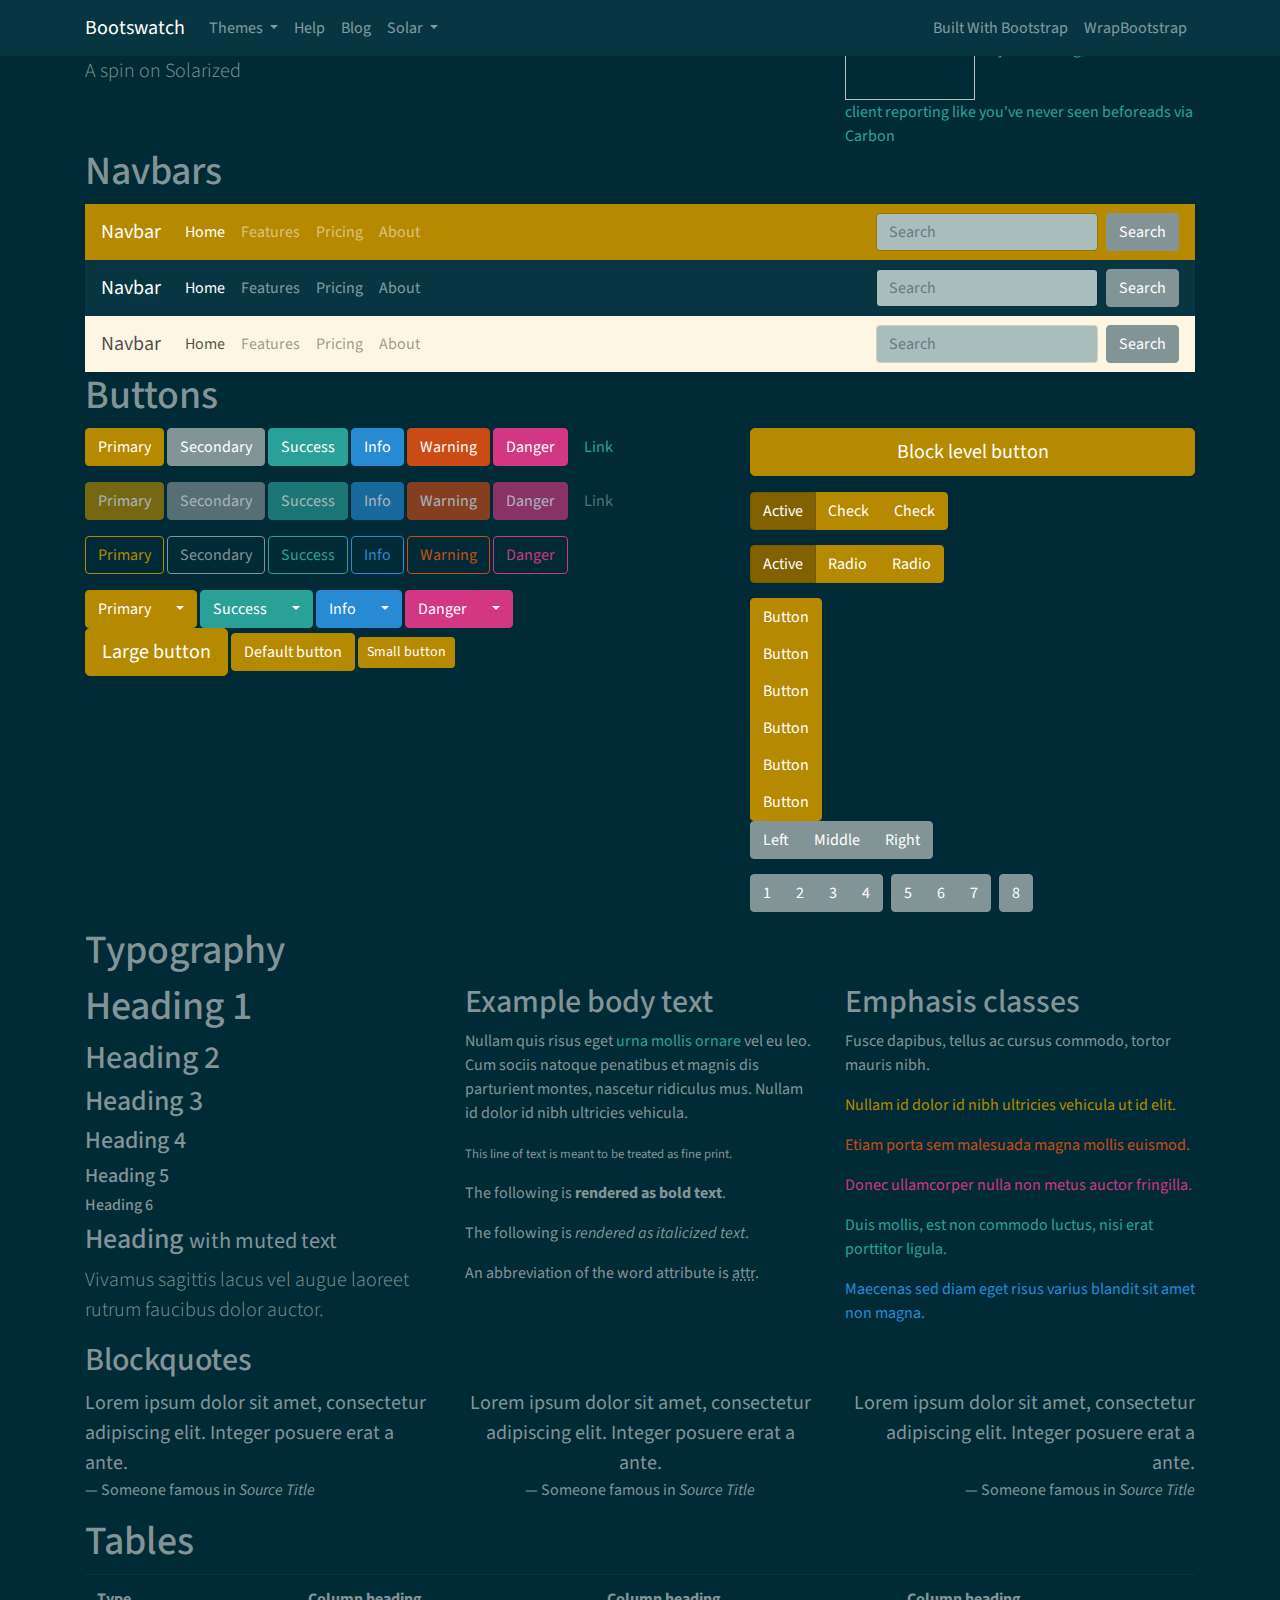
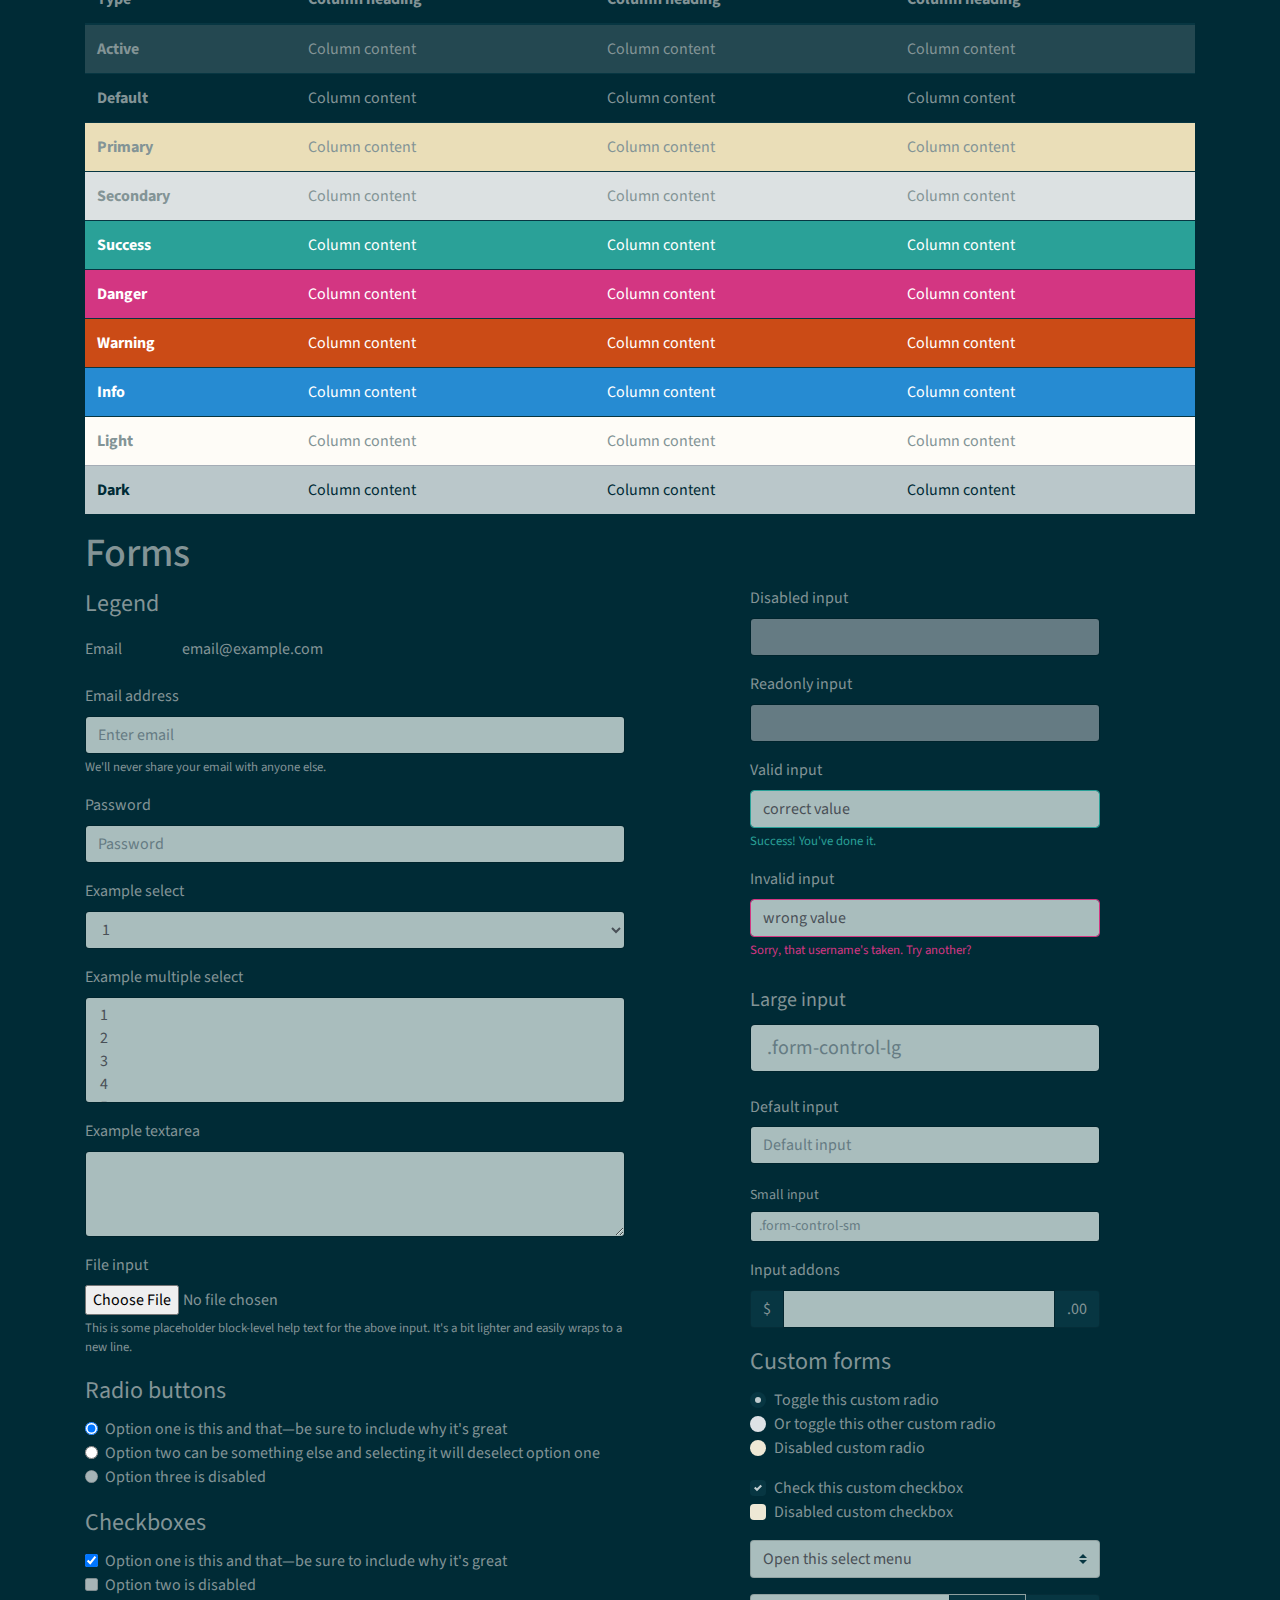
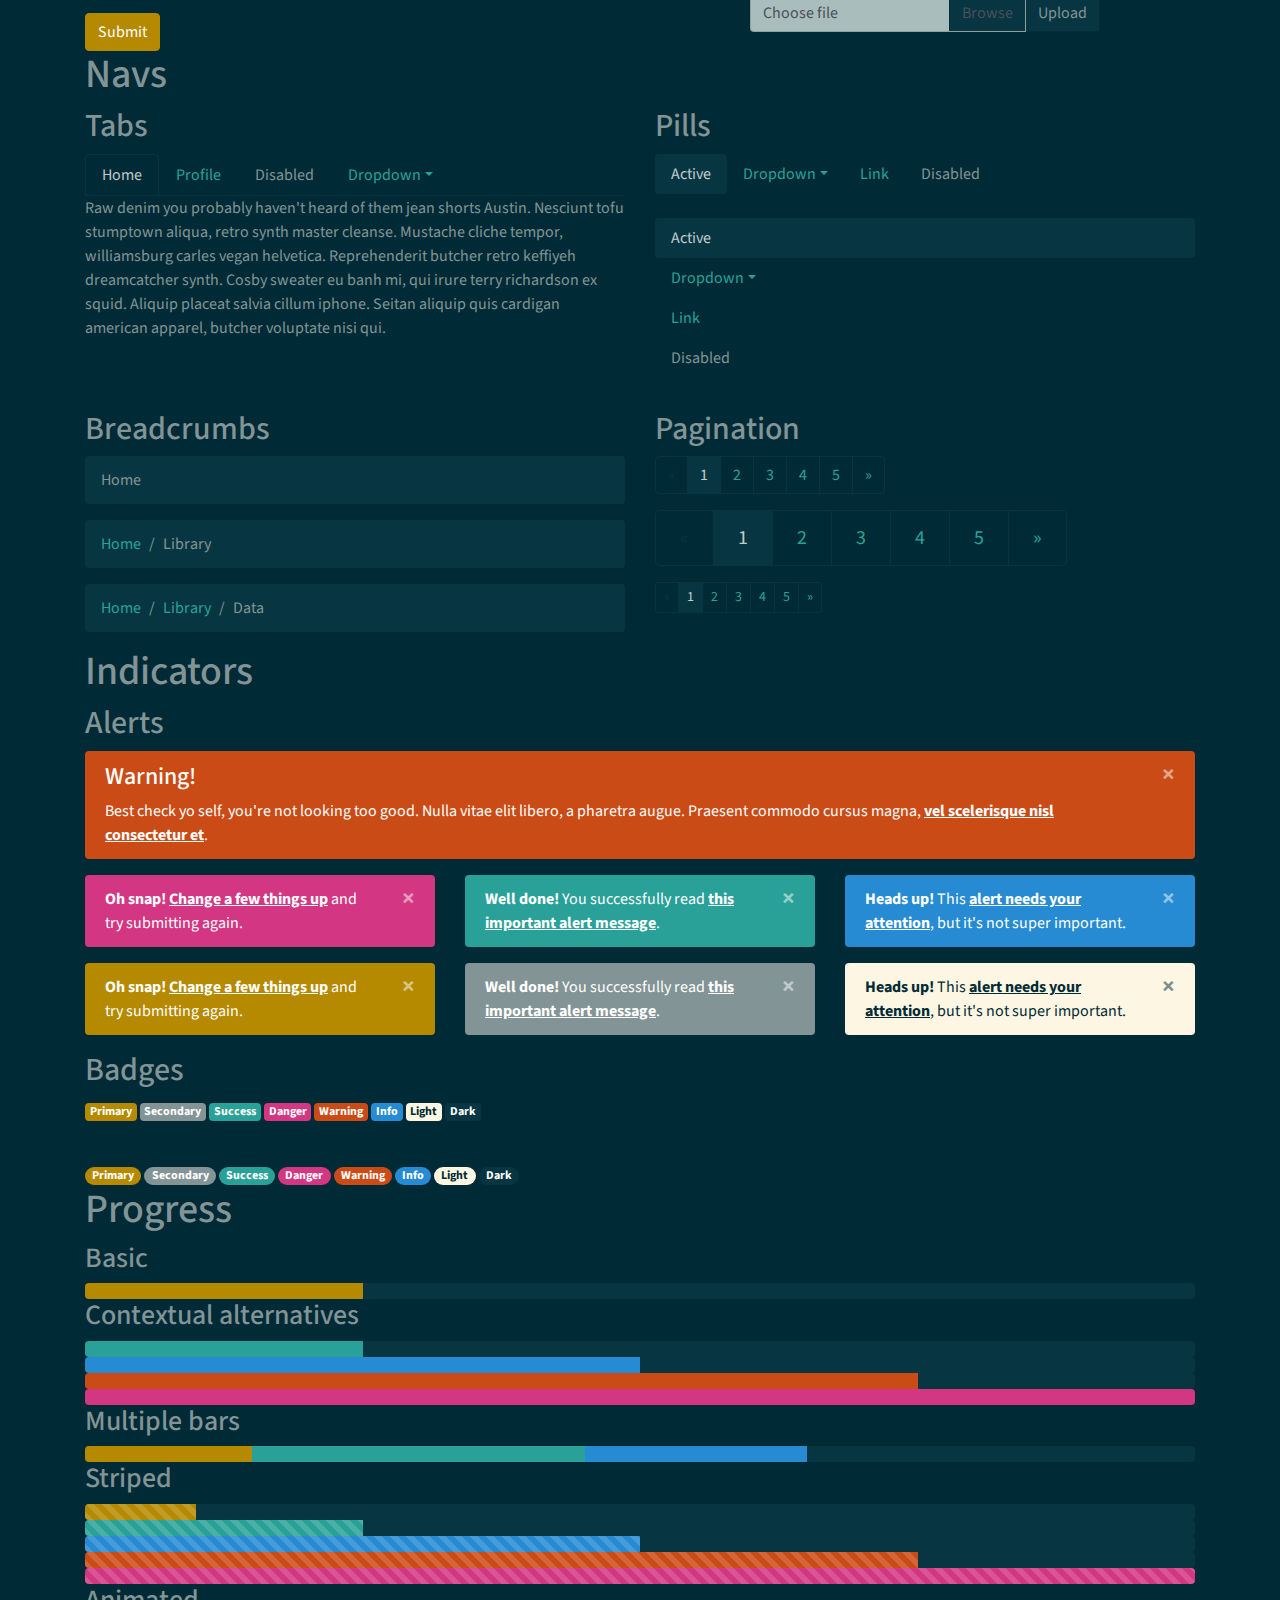
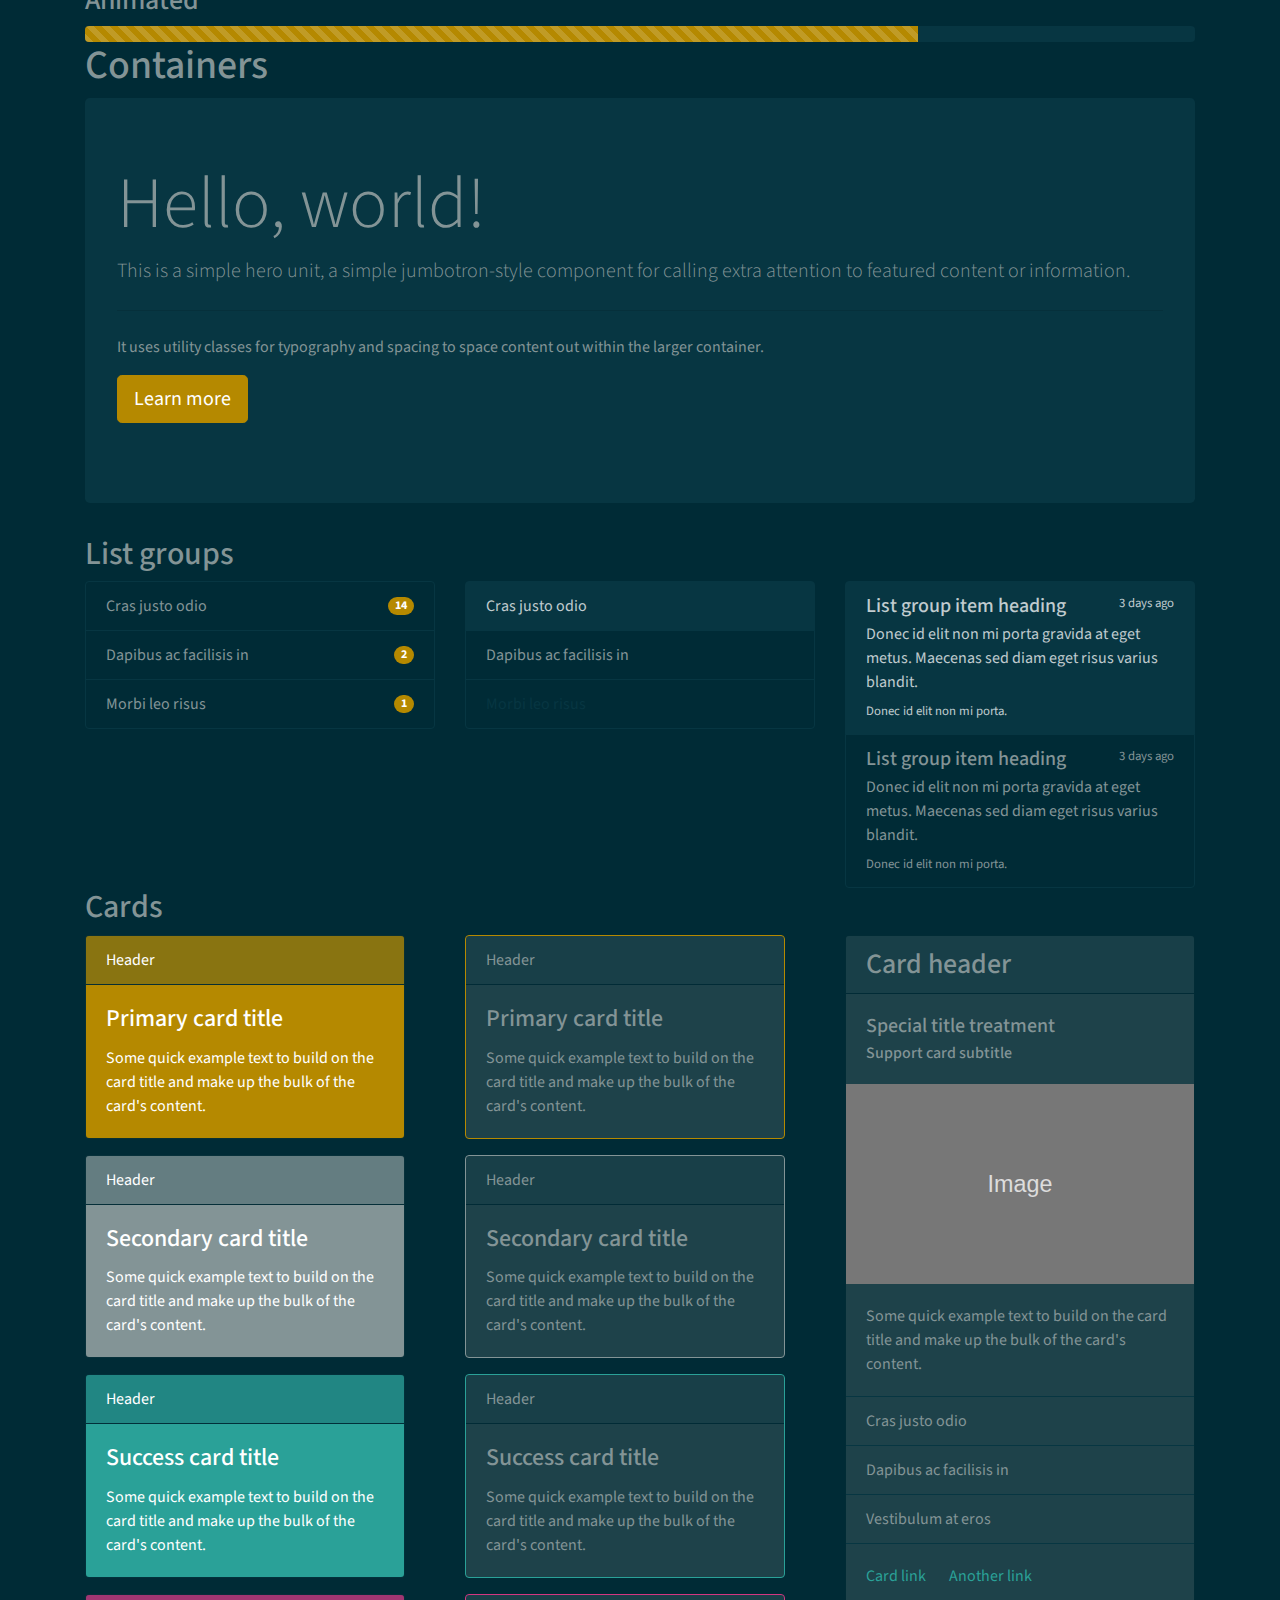
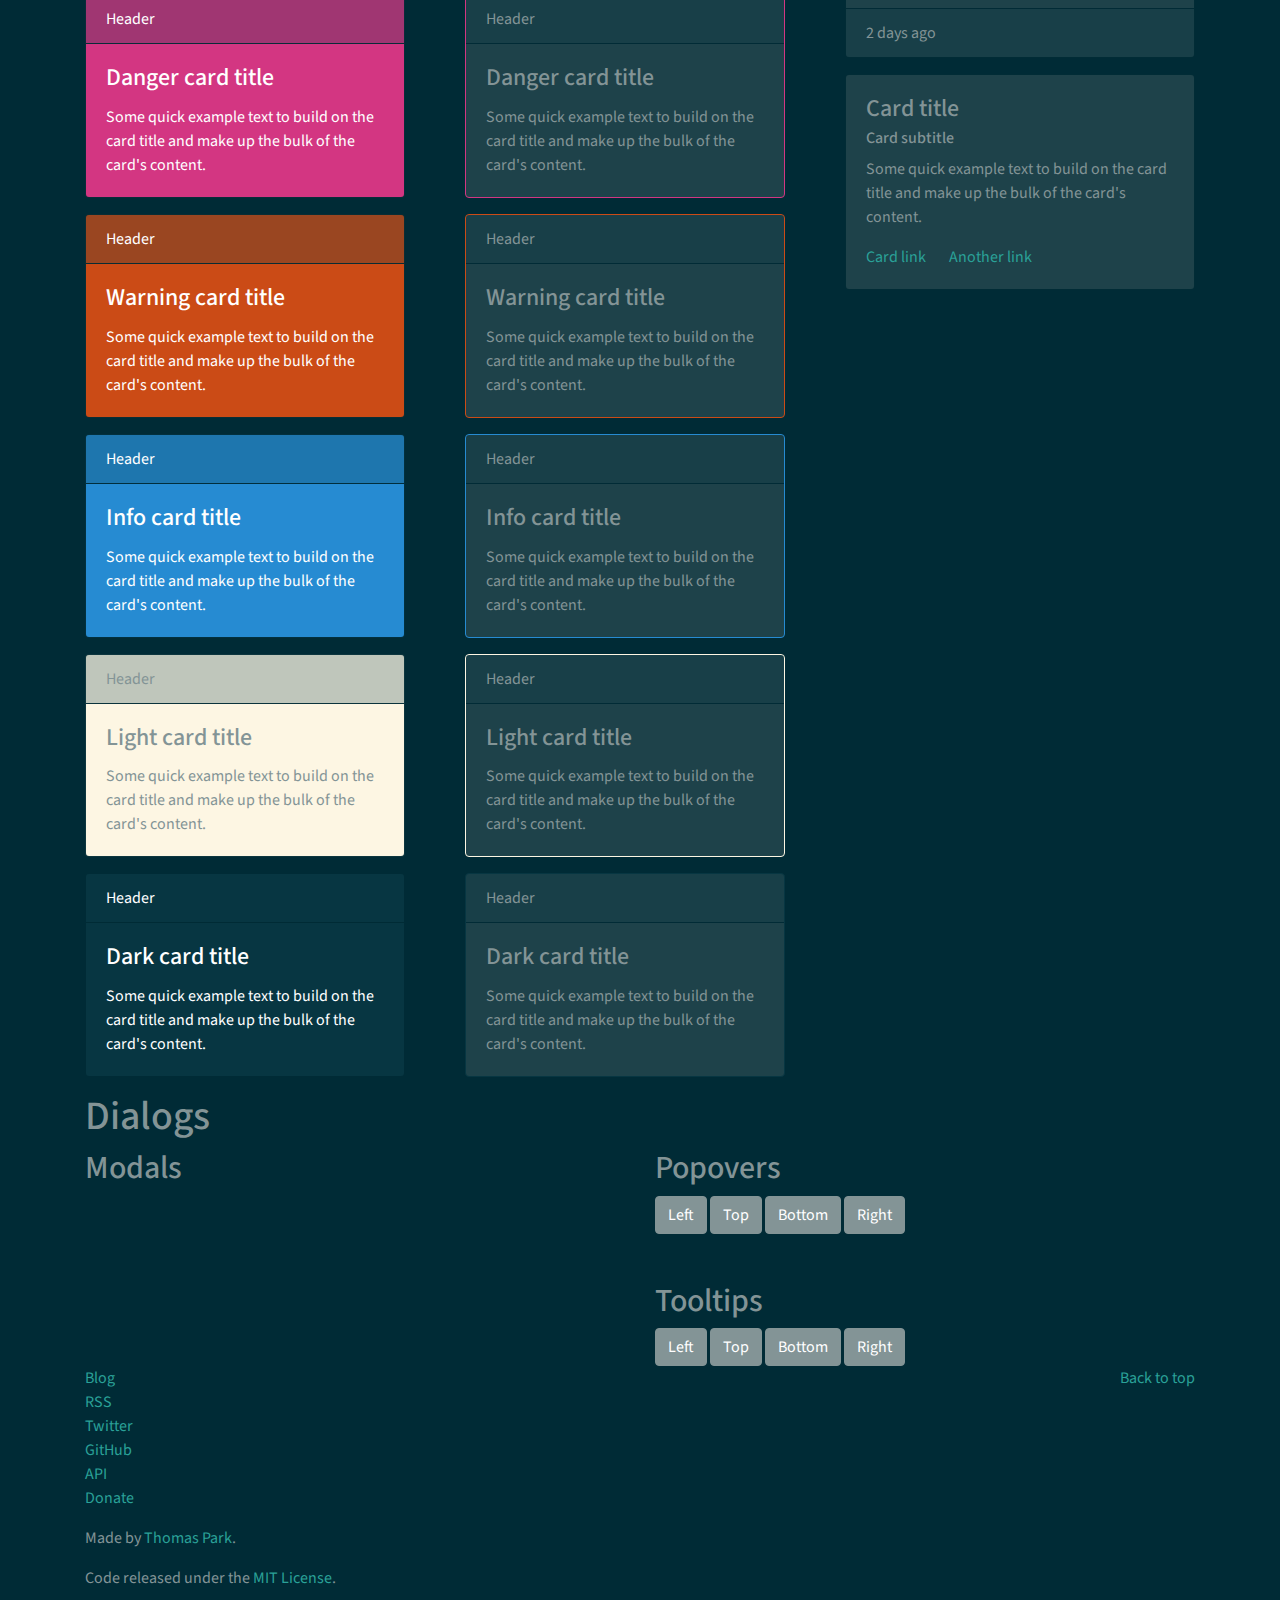
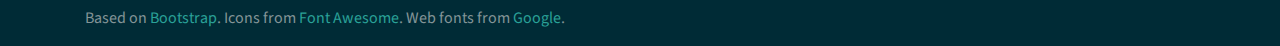
==== public_html/bootswap_solar_demo.html @ 3eec61e9 "added bootswatch_solar demo page with resources." ====
<!DOCTYPE html>
<html lang="en"><head>
<meta http-equiv="content-type" content="text/html; charset=UTF-8">
    <meta charset="utf-8">
    <title>Bootswatch: Solar</title>
    <meta name="viewport" content="width=device-width, initial-scale=1">
    <meta http-equiv="X-UA-Compatible" content="IE=edge">
    <link rel="stylesheet" href="./css/bootstrap.min.css" media="screen">
    <link rel="stylesheet" href="./css/bootswatch_solar_BS4.min.css">

  </head>
  <body>
    <div class="navbar navbar-expand-lg fixed-top navbar-dark bg-dark">
      <div class="container">
        <a href="https://bootswatch.com/" class="navbar-brand">Bootswatch</a>
        <button class="navbar-toggler" type="button" data-toggle="collapse" data-target="#navbarResponsive" aria-controls="navbarResponsive" aria-expanded="false" aria-label="Toggle navigation">
          <span class="navbar-toggler-icon"></span>
        </button>
        <div class="collapse navbar-collapse" id="navbarResponsive">
          <ul class="navbar-nav">
            <li class="nav-item dropdown">
              <a class="nav-link dropdown-toggle" data-toggle="dropdown" href="#" id="themes">Themes <span class="caret"></span></a>
              <div class="dropdown-menu" aria-labelledby="themes">
                <a class="dropdown-item" href="https://bootswatch.com/default/">Default</a>
                <div class="dropdown-divider"></div>
                <a class="dropdown-item" href="https://bootswatch.com/cerulean/">Cerulean</a>
                <a class="dropdown-item" href="https://bootswatch.com/cosmo/">Cosmo</a>
                <a class="dropdown-item" href="https://bootswatch.com/cyborg/">Cyborg</a>
                <a class="dropdown-item" href="https://bootswatch.com/darkly/">Darkly</a>
                <a class="dropdown-item" href="https://bootswatch.com/flatly/">Flatly</a>
                <a class="dropdown-item" href="https://bootswatch.com/journal/">Journal</a>
                <a class="dropdown-item" href="https://bootswatch.com/litera/">Litera</a>
                <a class="dropdown-item" href="https://bootswatch.com/lumen/">Lumen</a>
                <a class="dropdown-item" href="https://bootswatch.com/lux/">Lux</a>
                <a class="dropdown-item" href="https://bootswatch.com/materia/">Materia</a>
                <a class="dropdown-item" href="https://bootswatch.com/minty/">Minty</a>
                <a class="dropdown-item" href="https://bootswatch.com/pulse/">Pulse</a>
                <a class="dropdown-item" href="https://bootswatch.com/sandstone/">Sandstone</a>
                <a class="dropdown-item" href="https://bootswatch.com/simplex/">Simplex</a>
                <a class="dropdown-item" href="https://bootswatch.com/sketchy/">Sketchy</a>
                <a class="dropdown-item" href="https://bootswatch.com/slate/">Slate</a>
                <a class="dropdown-item" href="https://bootswatch.com/solar/">Solar</a>
                <a class="dropdown-item" href="https://bootswatch.com/spacelab/">Spacelab</a>
                <a class="dropdown-item" href="https://bootswatch.com/superhero/">Superhero</a>
                <a class="dropdown-item" href="https://bootswatch.com/united/">United</a>
                <a class="dropdown-item" href="https://bootswatch.com/yeti/">Yeti</a>
              </div>
            </li>
            <li class="nav-item">
              <a class="nav-link" href="https://bootswatch.com/help/">Help</a>
            </li>
            <li class="nav-item">
              <a class="nav-link" href="http://blog.bootswatch.com/">Blog</a>
            </li>
            <li class="nav-item dropdown">
              <a class="nav-link dropdown-toggle" data-toggle="dropdown" href="#" id="download">Solar <span class="caret"></span></a>
              <div class="dropdown-menu" aria-labelledby="download">
                <a class="dropdown-item" href="https://jsfiddle.net/bootswatch/mqoc3ah6/">Open in JSFiddle</a>
                <div class="dropdown-divider"></div>
                <a class="dropdown-item" href="https://bootswatch.com/4/solar/bootstrap.min.css">bootstrap.min.css</a>
                <a class="dropdown-item" href="https://bootswatch.com/4/solar/bootstrap.css">bootstrap.css</a>
                <div class="dropdown-divider"></div>
                <a class="dropdown-item" href="https://bootswatch.com/4/solar/_variables.scss">_variables.scss</a>
                <a class="dropdown-item" href="https://bootswatch.com/4/solar/_bootswatch.scss">_bootswatch.scss</a>
              </div>
            </li>
          </ul>

          <ul class="nav navbar-nav ml-auto">
            <li class="nav-item">
              <a class="nav-link" href="http://builtwithbootstrap.com/" target="_blank">Built With Bootstrap</a>
            </li>
            <li class="nav-item">
              <a class="nav-link" href="https://wrapbootstrap.com/?ref=bsw" target="_blank">WrapBootstrap</a>
            </li>
          </ul>

        </div>
      </div>
    </div>


    <div class="container">

      <div class="page-header" id="banner">
        <div class="row">
          <div class="col-lg-8 col-md-7 col-sm-6">
            <h1>Solar</h1>
            <p class="lead">A spin on Solarized</p>
          </div>
          <div class="col-lg-4 col-md-5 col-sm-6">
            <div class="sponsor">
              <script async="" type="text/javascript" src="Bootswatch_Solar_files/carbon.js" id="_carbonads_js"></script><div id="carbonads"><span><span class="carbon-wrap"><a href="https://srv.carbonads.net/ads/click/x/GTND42QLCWSDL2QIF6A4YKQMCVBI523MCWAIKZ3JCW7DP53MCVBDVKJKC6BI62QNF6BDVK3EHJNCLSIZ?segment=placement:bootswatchcom;" class="carbon-img" target="_blank" rel="noopener"><img src="Bootswatch_Solar_files/1524843443-62664.png" alt="" style="max-width: 130px;" width="130" height="100" border="0"></a><a href="https://srv.carbonads.net/ads/click/x/GTND42QLCWSDL2QIF6A4YKQMCVBI523MCWAIKZ3JCW7DP53MCVBDVKJKC6BI62QNF6BDVK3EHJNCLSIZ?segment=placement:bootswatchcom;" class="carbon-text" target="_blank" rel="noopener">Project tracking, teamwork &amp; client reporting like you've never seen before</a></span><a href="http://carbonads.net/?utm_source=bootswatchcom&amp;utm_medium=ad_via_link&amp;utm_campaign=in_unit&amp;utm_term=carbon" class="carbon-poweredby" target="_blank" rel="noopener">ads via Carbon</a><img src="Bootswatch_Solar_files/B20652854.gif" style="display: none;" width="1" height="1" border="0"></span></div>
            </div>
          </div>
        </div>
      </div>

      <!-- Navbar
      ================================================== -->
      <div class="bs-docs-section clearfix">
        <div class="row">
          <div class="col-lg-12">
            <div class="page-header">
              <h1 id="navbars">Navbars</h1>
            </div>

            <div class="bs-component">
              <nav class="navbar navbar-expand-lg navbar-dark bg-primary">
                <a class="navbar-brand" href="#">Navbar</a>
                <button class="navbar-toggler" type="button" data-toggle="collapse" data-target="#navbarColor01" aria-controls="navbarColor01" aria-expanded="false" aria-label="Toggle navigation">
                  <span class="navbar-toggler-icon"></span>
                </button>

                <div class="collapse navbar-collapse" id="navbarColor01">
                  <ul class="navbar-nav mr-auto">
                    <li class="nav-item active">
                      <a class="nav-link" href="#">Home <span class="sr-only">(current)</span></a>
                    </li>
                    <li class="nav-item">
                      <a class="nav-link" href="#">Features</a>
                    </li>
                    <li class="nav-item">
                      <a class="nav-link" href="#">Pricing</a>
                    </li>
                    <li class="nav-item">
                      <a class="nav-link" href="#">About</a>
                    </li>
                  </ul>
                  <form class="form-inline my-2 my-lg-0">
                    <input class="form-control mr-sm-2" placeholder="Search" type="text">
                    <button class="btn btn-secondary my-2 my-sm-0" type="submit">Search</button>
                  </form>
                </div>
              </nav>
            </div>

            <div class="bs-component">
              <nav class="navbar navbar-expand-lg navbar-dark bg-dark">
                <a class="navbar-brand" href="#">Navbar</a>
                <button class="navbar-toggler" type="button" data-toggle="collapse" data-target="#navbarColor02" aria-controls="navbarColor02" aria-expanded="false" aria-label="Toggle navigation">
                  <span class="navbar-toggler-icon"></span>
                </button>

                <div class="collapse navbar-collapse" id="navbarColor02">
                  <ul class="navbar-nav mr-auto">
                    <li class="nav-item active">
                      <a class="nav-link" href="#">Home <span class="sr-only">(current)</span></a>
                    </li>
                    <li class="nav-item">
                      <a class="nav-link" href="#">Features</a>
                    </li>
                    <li class="nav-item">
                      <a class="nav-link" href="#">Pricing</a>
                    </li>
                    <li class="nav-item">
                      <a class="nav-link" href="#">About</a>
                    </li>
                  </ul>
                  <form class="form-inline my-2 my-lg-0">
                    <input class="form-control mr-sm-2" placeholder="Search" type="text">
                    <button class="btn btn-secondary my-2 my-sm-0" type="submit">Search</button>
                  </form>
                </div>
              </nav>
            </div>

            <div class="bs-component">
              <nav class="navbar navbar-expand-lg navbar-light bg-light">
                <a class="navbar-brand" href="#">Navbar</a>
                <button class="navbar-toggler" type="button" data-toggle="collapse" data-target="#navbarColor03" aria-controls="navbarColor03" aria-expanded="false" aria-label="Toggle navigation">
                  <span class="navbar-toggler-icon"></span>
                </button>

                <div class="collapse navbar-collapse" id="navbarColor03">
                  <ul class="navbar-nav mr-auto">
                    <li class="nav-item active">
                      <a class="nav-link" href="#">Home <span class="sr-only">(current)</span></a>
                    </li>
                    <li class="nav-item">
                      <a class="nav-link" href="#">Features</a>
                    </li>
                    <li class="nav-item">
                      <a class="nav-link" href="#">Pricing</a>
                    </li>
                    <li class="nav-item">
                      <a class="nav-link" href="#">About</a>
                    </li>
                  </ul>
                  <form class="form-inline my-2 my-lg-0">
                    <input class="form-control mr-sm-2" placeholder="Search" type="text">
                    <button class="btn btn-secondary my-2 my-sm-0" type="submit">Search</button>
                  </form>
                </div>
              </nav>
            </div>

          </div>
        </div>
      </div>


      <!-- Buttons
      ================================================== -->
      <div class="bs-docs-section">
        <div class="page-header">
          <div class="row">
            <div class="col-lg-12">
              <h1 id="buttons">Buttons</h1>
            </div>
          </div>
        </div>

        <div class="row">
          <div class="col-lg-7">

            <p class="bs-component">
              <button type="button" class="btn btn-primary">Primary</button>
              <button type="button" class="btn btn-secondary">Secondary</button>
              <button type="button" class="btn btn-success">Success</button>
              <button type="button" class="btn btn-info">Info</button>
              <button type="button" class="btn btn-warning">Warning</button>
              <button type="button" class="btn btn-danger">Danger</button>
              <button type="button" class="btn btn-link">Link</button>
            </p>

            <p class="bs-component">
              <button type="button" class="btn btn-primary disabled">Primary</button>
              <button type="button" class="btn btn-secondary disabled">Secondary</button>
              <button type="button" class="btn btn-success disabled">Success</button>
              <button type="button" class="btn btn-info disabled">Info</button>
              <button type="button" class="btn btn-warning disabled">Warning</button>
              <button type="button" class="btn btn-danger disabled">Danger</button>
              <button type="button" class="btn btn-link disabled">Link</button>
            </p>

            <p class="bs-component">
              <button type="button" class="btn btn-outline-primary">Primary</button>
              <button type="button" class="btn btn-outline-secondary">Secondary</button>
              <button type="button" class="btn btn-outline-success">Success</button>
              <button type="button" class="btn btn-outline-info">Info</button>
              <button type="button" class="btn btn-outline-warning">Warning</button>
              <button type="button" class="btn btn-outline-danger">Danger</button>
            </p>

            <div class="bs-component">
              <div class="btn-group" role="group" aria-label="Button group with nested dropdown">
                <button type="button" class="btn btn-primary">Primary</button>
                <div class="btn-group" role="group">
                  <button id="btnGroupDrop1" type="button" class="btn btn-primary dropdown-toggle" data-toggle="dropdown" aria-haspopup="true" aria-expanded="false"></button>
                  <div class="dropdown-menu" aria-labelledby="btnGroupDrop1">
                    <a class="dropdown-item" href="#">Dropdown link</a>
                    <a class="dropdown-item" href="#">Dropdown link</a>
                  </div>
                </div>
              </div>

              <div class="btn-group" role="group" aria-label="Button group with nested dropdown">
                <button type="button" class="btn btn-success">Success</button>
                <div class="btn-group" role="group">
                  <button id="btnGroupDrop2" type="button" class="btn btn-success dropdown-toggle" data-toggle="dropdown" aria-haspopup="true" aria-expanded="false"></button>
                  <div class="dropdown-menu" aria-labelledby="btnGroupDrop2">
                    <a class="dropdown-item" href="#">Dropdown link</a>
                    <a class="dropdown-item" href="#">Dropdown link</a>
                  </div>
                </div>
              </div>
              
              <div class="btn-group" role="group" aria-label="Button group with nested dropdown">
                <button type="button" class="btn btn-info">Info</button>
                <div class="btn-group" role="group">
                  <button id="btnGroupDrop3" type="button" class="btn btn-info dropdown-toggle" data-toggle="dropdown" aria-haspopup="true" aria-expanded="false"></button>
                  <div class="dropdown-menu" aria-labelledby="btnGroupDrop3">
                    <a class="dropdown-item" href="#">Dropdown link</a>
                    <a class="dropdown-item" href="#">Dropdown link</a>
                  </div>
                </div>
              </div>
              
              <div class="btn-group" role="group" aria-label="Button group with nested dropdown">
                <button type="button" class="btn btn-danger">Danger</button>
                <div class="btn-group" role="group">
                  <button id="btnGroupDrop4" type="button" class="btn btn-danger dropdown-toggle" data-toggle="dropdown" aria-haspopup="true" aria-expanded="false"></button>
                  <div class="dropdown-menu" aria-labelledby="btnGroupDrop4">
                    <a class="dropdown-item" href="#">Dropdown link</a>
                    <a class="dropdown-item" href="#">Dropdown link</a>
                  </div>
                </div>
              </div>
            </div>

            <div class="bs-component">
              <button type="button" class="btn btn-primary btn-lg">Large button</button>
              <button type="button" class="btn btn-primary">Default button</button>
              <button type="button" class="btn btn-primary btn-sm">Small button</button>
            </div>

          </div>
          <div class="col-lg-5">

            <p class="bs-component">
              <button type="button" class="btn btn-primary btn-lg btn-block">Block level button</button>
            </p>

            <div class="bs-component" style="margin-bottom: 15px;">
              <div class="btn-group btn-group-toggle" data-toggle="buttons">
                <label class="btn btn-primary active">
                  <input checked="checked" autocomplete="off" type="checkbox"> Active
                </label>
                <label class="btn btn-primary">
                  <input autocomplete="off" type="checkbox"> Check
                </label>
                <label class="btn btn-primary">
                  <input autocomplete="off" type="checkbox"> Check
                </label>
              </div>
            </div>

            <div class="bs-component" style="margin-bottom: 15px;">
              <div class="btn-group btn-group-toggle" data-toggle="buttons">
                <label class="btn btn-primary active">
                  <input name="options" id="option1" autocomplete="off" checked="checked" type="radio"> Active
                </label>
                <label class="btn btn-primary">
                  <input name="options" id="option2" autocomplete="off" type="radio"> Radio
                </label>
                <label class="btn btn-primary">
                  <input name="options" id="option3" autocomplete="off" type="radio"> Radio
                </label>
              </div>
            </div>

            <div class="bs-component">
              <div class="btn-group-vertical" data-toggle="buttons">
                <button type="button" class="btn btn-primary">Button</button>
                <button type="button" class="btn btn-primary">Button</button>
                <button type="button" class="btn btn-primary">Button</button>
                <button type="button" class="btn btn-primary">Button</button>
                <button type="button" class="btn btn-primary">Button</button>
                <button type="button" class="btn btn-primary">Button</button>
              </div>
            </div>

            <div class="bs-component" style="margin-bottom: 15px;">
              <div class="btn-group" role="group" aria-label="Basic example">
                <button type="button" class="btn btn-secondary">Left</button>
                <button type="button" class="btn btn-secondary">Middle</button>
                <button type="button" class="btn btn-secondary">Right</button>
              </div>
            </div>

            <div class="bs-component" style="margin-bottom: 15px;">
              <div class="btn-toolbar" role="toolbar" aria-label="Toolbar with button groups">
                <div class="btn-group mr-2" role="group" aria-label="First group">
                  <button type="button" class="btn btn-secondary">1</button>
                  <button type="button" class="btn btn-secondary">2</button>
                  <button type="button" class="btn btn-secondary">3</button>
                  <button type="button" class="btn btn-secondary">4</button>
                </div>
                <div class="btn-group mr-2" role="group" aria-label="Second group">
                  <button type="button" class="btn btn-secondary">5</button>
                  <button type="button" class="btn btn-secondary">6</button>
                  <button type="button" class="btn btn-secondary">7</button>
                </div>
                <div class="btn-group" role="group" aria-label="Third group">
                  <button type="button" class="btn btn-secondary">8</button>
                </div>
              </div>
            </div>

          </div>
        </div>
      </div>

      <!-- Typography
      ================================================== -->
      <div class="bs-docs-section">
        <div class="row">
          <div class="col-lg-12">
            <div class="page-header">
              <h1 id="typography">Typography</h1>
            </div>
          </div>
        </div>

        <!-- Headings -->

        <div class="row">
          <div class="col-lg-4">
            <div class="bs-component">
              <h1>Heading 1</h1>
              <h2>Heading 2</h2>
              <h3>Heading 3</h3>
              <h4>Heading 4</h4>
              <h5>Heading 5</h5>
              <h6>Heading 6</h6>
              <h3>
                Heading
                <small class="text-muted">with muted text</small>
              </h3>
              <p class="lead">Vivamus sagittis lacus vel augue laoreet rutrum faucibus dolor auctor.</p>
            </div>
          </div>
          <div class="col-lg-4">
            <div class="bs-component">
              <h2>Example body text</h2>
              <p>Nullam quis risus eget <a href="#">urna mollis ornare</a>
 vel eu leo. Cum sociis natoque penatibus et magnis dis parturient 
montes, nascetur ridiculus mus. Nullam id dolor id nibh ultricies 
vehicula.</p>
              <p><small>This line of text is meant to be treated as fine print.</small></p>
              <p>The following is <strong>rendered as bold text</strong>.</p>
              <p>The following is <em>rendered as italicized text</em>.</p>
              <p>An abbreviation of the word attribute is <abbr title="attribute">attr</abbr>.</p>
            </div>

          </div>
          <div class="col-lg-4">
            <div class="bs-component">
              <h2>Emphasis classes</h2>
              <p class="text-muted">Fusce dapibus, tellus ac cursus commodo, tortor mauris nibh.</p>
              <p class="text-primary">Nullam id dolor id nibh ultricies vehicula ut id elit.</p>
              <p class="text-warning">Etiam porta sem malesuada magna mollis euismod.</p>
              <p class="text-danger">Donec ullamcorper nulla non metus auctor fringilla.</p>
              <p class="text-success">Duis mollis, est non commodo luctus, nisi erat porttitor ligula.</p>
              <p class="text-info">Maecenas sed diam eget risus varius blandit sit amet non magna.</p>
            </div>

          </div>
        </div>

        <!-- Blockquotes -->

        <div class="row">
          <div class="col-lg-12">
            <h2 id="type-blockquotes">Blockquotes</h2>
          </div>
        </div>
        <div class="row">
          <div class="col-lg-4">
            <div class="bs-component">
              <blockquote class="blockquote">
                <p class="mb-0">Lorem ipsum dolor sit amet, consectetur adipiscing elit. Integer posuere erat a ante.</p>
                <footer class="blockquote-footer">Someone famous in <cite title="Source Title">Source Title</cite></footer>
              </blockquote>
            </div>
          </div>
          <div class="col-lg-4">
            <div class="bs-component">
              <blockquote class="blockquote text-center">
                <p class="mb-0">Lorem ipsum dolor sit amet, consectetur adipiscing elit. Integer posuere erat a ante.</p>
                <footer class="blockquote-footer">Someone famous in <cite title="Source Title">Source Title</cite></footer>
              </blockquote>
            </div>
          </div>
          <div class="col-lg-4">
            <div class="bs-component">
              <blockquote class="blockquote text-right">
                <p class="mb-0">Lorem ipsum dolor sit amet, consectetur adipiscing elit. Integer posuere erat a ante.</p>
                <footer class="blockquote-footer">Someone famous in <cite title="Source Title">Source Title</cite></footer>
              </blockquote>
            </div>
          </div>
        </div>
      </div>

      <!-- Tables
      ================================================== -->
      <div class="bs-docs-section">

        <div class="row">
          <div class="col-lg-12">
            <div class="page-header">
              <h1 id="tables">Tables</h1>
            </div>

            <div class="bs-component">
              <table class="table table-hover">
                <thead>
                  <tr>
                    <th scope="col">Type</th>
                    <th scope="col">Column heading</th>
                    <th scope="col">Column heading</th>
                    <th scope="col">Column heading</th>
                  </tr>
                </thead>
                <tbody>
                  <tr class="table-active">
                    <th scope="row">Active</th>
                    <td>Column content</td>
                    <td>Column content</td>
                    <td>Column content</td>
                  </tr>
                  <tr>
                    <th scope="row">Default</th>
                    <td>Column content</td>
                    <td>Column content</td>
                    <td>Column content</td>
                  </tr>
                  <tr class="table-primary">
                    <th scope="row">Primary</th>
                    <td>Column content</td>
                    <td>Column content</td>
                    <td>Column content</td>
                  </tr>
                  <tr class="table-secondary">
                    <th scope="row">Secondary</th>
                    <td>Column content</td>
                    <td>Column content</td>
                    <td>Column content</td>
                  </tr>
                  <tr class="table-success">
                    <th scope="row">Success</th>
                    <td>Column content</td>
                    <td>Column content</td>
                    <td>Column content</td>
                  </tr>
                  <tr class="table-danger">
                    <th scope="row">Danger</th>
                    <td>Column content</td>
                    <td>Column content</td>
                    <td>Column content</td>
                  </tr>
                  <tr class="table-warning">
                    <th scope="row">Warning</th>
                    <td>Column content</td>
                    <td>Column content</td>
                    <td>Column content</td>
                  </tr>
                  <tr class="table-info">
                    <th scope="row">Info</th>
                    <td>Column content</td>
                    <td>Column content</td>
                    <td>Column content</td>
                  </tr>
                  <tr class="table-light">
                    <th scope="row">Light</th>
                    <td>Column content</td>
                    <td>Column content</td>
                    <td>Column content</td>
                  </tr>
                  <tr class="table-dark">
                    <th scope="row">Dark</th>
                    <td>Column content</td>
                    <td>Column content</td>
                    <td>Column content</td>
                  </tr>
                </tbody>
              </table> 
            </div><!-- /example -->
          </div>
        </div>
      </div>

      <!-- Forms
      ================================================== -->
      <div class="bs-docs-section">
        <div class="row">
          <div class="col-lg-12">
            <div class="page-header">
              <h1 id="forms">Forms</h1>
            </div>
          </div>
        </div>

        <div class="row">
          <div class="col-lg-6">
            <div class="bs-component">
              <form>
                <fieldset>
                  <legend>Legend</legend>
                  <div class="form-group row">
                    <label for="staticEmail" class="col-sm-2 col-form-label">Email</label>
                    <div class="col-sm-10">
                      <input readonly="readonly" class="form-control-plaintext" id="staticEmail" value="email@example.com" type="text">
                    </div>
                  </div>
                  <div class="form-group">
                    <label for="exampleInputEmail1">Email address</label>
                    <input class="form-control" id="exampleInputEmail1" aria-describedby="emailHelp" placeholder="Enter email" type="email">
                    <small id="emailHelp" class="form-text text-muted">We'll never share your email with anyone else.</small>
                  </div>
                  <div class="form-group">
                    <label for="exampleInputPassword1">Password</label>
                    <input class="form-control" id="exampleInputPassword1" placeholder="Password" type="password">
                  </div>
                  <div class="form-group">
                    <label for="exampleSelect1">Example select</label>
                    <select class="form-control" id="exampleSelect1">
                      <option selected="selected">1</option>
                      <option>2</option>
                      <option>3</option>
                      <option>4</option>
                      <option>5</option>
                    </select>
                  </div>
                  <div class="form-group">
                    <label for="exampleSelect2">Example multiple select</label>
                    <select multiple="multiple" class="form-control" id="exampleSelect2">
                      <option>1</option>
                      <option>2</option>
                      <option>3</option>
                      <option>4</option>
                      <option>5</option>
                    </select>
                  </div>
                  <div class="form-group">
                    <label for="exampleTextarea">Example textarea</label>
                    <textarea class="form-control" id="exampleTextarea" rows="3"></textarea>
                  </div>
                  <div class="form-group">
                    <label for="exampleInputFile">File input</label>
                    <input class="form-control-file" id="exampleInputFile" aria-describedby="fileHelp" type="file">
                    <small id="fileHelp" class="form-text text-muted">This is some placeholder block-level help text for the above input. It's a bit lighter and easily wraps to a new line.</small>
                  </div>
                  <fieldset class="form-group">
                    <legend>Radio buttons</legend>
                    <div class="form-check">
                      <label class="form-check-label">
                        <input class="form-check-input" name="optionsRadios" id="optionsRadios1" value="option1" checked="checked" type="radio">
                        Option one is this and that—be sure to include why it's great
                      </label>
                    </div>
                    <div class="form-check">
                    <label class="form-check-label">
                        <input class="form-check-input" name="optionsRadios" id="optionsRadios2" value="option2" type="radio">
                        Option two can be something else and selecting it will deselect option one
                      </label>
                    </div>
                    <div class="form-check disabled">
                    <label class="form-check-label">
                        <input class="form-check-input" name="optionsRadios" id="optionsRadios3" value="option3" disabled="disabled" type="radio">
                        Option three is disabled
                      </label>
                    </div>
                  </fieldset>
                  <fieldset class="form-group">
                    <legend>Checkboxes</legend>
                    <div class="form-check">
                      <label class="form-check-label">
                        <input class="form-check-input" value="" checked="checked" type="checkbox">
                        Option one is this and that—be sure to include why it's great
                      </label>
                    </div>
                    <div class="form-check disabled">
                      <label class="form-check-label">
                        <input class="form-check-input" value="" disabled="disabled" type="checkbox">
                        Option two is disabled
                      </label>
                    </div>
                  </fieldset>
                  <button type="submit" class="btn btn-primary">Submit</button>
                </fieldset>
              </form>
            </div>
          </div>
          <div class="col-lg-4 offset-lg-1">

            <form class="bs-component">
              <div class="form-group">
                <fieldset disabled="">
                  <label class="control-label" for="disabledInput">Disabled input</label>
                  <input class="form-control" id="disabledInput" placeholder="Disabled input here..." disabled="disabled" type="text">
                </fieldset>
              </div>

              <div class="form-group">
                <fieldset>
                  <label class="control-label" for="readOnlyInput">Readonly input</label>
                  <input class="form-control" id="readOnlyInput" placeholder="Readonly input here…" readonly="readonly" type="text">
                </fieldset>
              </div>

              <div class="form-group has-success">
                <label class="form-control-label" for="inputSuccess1">Valid input</label>
                <input value="correct value" class="form-control is-valid" id="inputValid" type="text">
                <div class="valid-feedback">Success! You've done it.</div>
              </div>

              <div class="form-group has-danger">
                <label class="form-control-label" for="inputDanger1">Invalid input</label>
                <input value="wrong value" class="form-control is-invalid" id="inputInvalid" type="text">
                <div class="invalid-feedback">Sorry, that username's taken. Try another?</div>
              </div>

              <div class="form-group">
                <label class="col-form-label col-form-label-lg" for="inputLarge">Large input</label>
                <input class="form-control form-control-lg" placeholder=".form-control-lg" id="inputLarge" type="text">
              </div>

              <div class="form-group">
                <label class="col-form-label" for="inputDefault">Default input</label>
                <input class="form-control" placeholder="Default input" id="inputDefault" type="text">
              </div>

              <div class="form-group">
                <label class="col-form-label col-form-label-sm" for="inputSmall">Small input</label>
                <input class="form-control form-control-sm" placeholder=".form-control-sm" id="inputSmall" type="text">
              </div>

              <div class="form-group">
                <label class="control-label">Input addons</label>
                <div class="form-group">
                  <div class="input-group mb-3">
                    <div class="input-group-prepend">
                      <span class="input-group-text">$</span>
                    </div>
                    <input class="form-control" aria-label="Amount (to the nearest dollar)" type="text">
                    <div class="input-group-append">
                      <span class="input-group-text">.00</span>
                    </div>
                  </div>
                </div>
              </div>
            </form>

            <div class="bs-component">
              <fieldset>
                <legend>Custom forms</legend>
                <div class="form-group">
                  <div class="custom-control custom-radio">
                    <input id="customRadio1" name="customRadio" class="custom-control-input" checked="checked" type="radio">
                    <label class="custom-control-label" for="customRadio1">Toggle this custom radio</label>
                  </div>
                  <div class="custom-control custom-radio">
                    <input id="customRadio2" name="customRadio" class="custom-control-input" type="radio">
                    <label class="custom-control-label" for="customRadio2">Or toggle this other custom radio</label>
                  </div>
                  <div class="custom-control custom-radio">
                    <input id="customRadio3" name="customRadio" class="custom-control-input" disabled="disabled" type="radio">
                    <label class="custom-control-label" for="customRadio3">Disabled custom radio</label>
                  </div>
                </div>
                <div class="form-group">
                  <div class="custom-control custom-checkbox">
                    <input class="custom-control-input" id="customCheck1" checked="checked" type="checkbox">
                    <label class="custom-control-label" for="customCheck1">Check this custom checkbox</label>
                  </div>
                  <div class="custom-control custom-checkbox">
                    <input class="custom-control-input" id="customCheck2" disabled="disabled" type="checkbox">
                    <label class="custom-control-label" for="customCheck2">Disabled custom checkbox</label>
                  </div>
                </div>
                <div class="form-group">
                  <select class="custom-select">
                    <option selected="selected">Open this select menu</option>
                    <option value="1">One</option>
                    <option value="2">Two</option>
                    <option value="3">Three</option>
                  </select>
                </div>
                <div class="form-group">
                  <div class="input-group mb-3">
                    <div class="custom-file">
                      <input class="custom-file-input" id="inputGroupFile02" type="file">
                      <label class="custom-file-label" for="inputGroupFile02">Choose file</label>
                    </div>
                    <div class="input-group-append">
                      <span class="input-group-text" id="">Upload</span>
                    </div>
                  </div>
                </div>
              </fieldset>
            </div>

          </div>
        </div>
      </div>

      <!-- Navs
      ================================================== -->
      <div class="bs-docs-section">

        <div class="row">
          <div class="col-lg-12">
            <div class="page-header">
              <h1 id="navs">Navs</h1>
            </div>
          </div>
        </div>

        <div class="row" style="margin-bottom: 2rem;">
          <div class="col-lg-6">
            <h2 id="nav-tabs">Tabs</h2>
            <div class="bs-component">
              <ul class="nav nav-tabs">
                <li class="nav-item">
                  <a class="nav-link active" data-toggle="tab" href="#home">Home</a>
                </li>
                <li class="nav-item">
                  <a class="nav-link" data-toggle="tab" href="#profile">Profile</a>
                </li>
                <li class="nav-item">
                  <a class="nav-link disabled" href="#">Disabled</a>
                </li>
                <li class="nav-item dropdown">
                  <a class="nav-link dropdown-toggle" data-toggle="dropdown" href="#" role="button" aria-haspopup="true" aria-expanded="false">Dropdown</a>
                  <div class="dropdown-menu">
                    <a class="dropdown-item" href="#">Action</a>
                    <a class="dropdown-item" href="#">Another action</a>
                    <a class="dropdown-item" href="#">Something else here</a>
                    <div class="dropdown-divider"></div>
                    <a class="dropdown-item" href="#">Separated link</a>
                  </div>
                </li>
              </ul>
              <div id="myTabContent" class="tab-content">
                <div class="tab-pane fade show active" id="home">
                  <p>Raw denim you probably haven't heard of them jean 
shorts Austin. Nesciunt tofu stumptown aliqua, retro synth master 
cleanse. Mustache cliche tempor, williamsburg carles vegan helvetica. 
Reprehenderit butcher retro keffiyeh dreamcatcher synth. Cosby sweater 
eu banh mi, qui irure terry richardson ex squid. Aliquip placeat salvia 
cillum iphone. Seitan aliquip quis cardigan american apparel, butcher 
voluptate nisi qui.</p>
                </div>
                <div class="tab-pane fade" id="profile">
                  <p>Food truck fixie locavore, accusamus mcsweeney's 
marfa nulla single-origin coffee squid. Exercitation +1 labore velit, 
blog sartorial PBR leggings next level wes anderson artisan four loko 
farm-to-table craft beer twee. Qui photo booth letterpress, commodo enim
 craft beer mlkshk aliquip jean shorts ullamco ad vinyl cillum PBR. Homo
 nostrud organic, assumenda labore aesthetic magna delectus mollit.</p>
                </div>
                <div class="tab-pane fade" id="dropdown1">
                  <p>Etsy mixtape wayfarers, ethical wes anderson tofu 
before they sold out mcsweeney's organic lomo retro fanny pack lo-fi 
farm-to-table readymade. Messenger bag gentrify pitchfork tattooed craft
 beer, iphone skateboard locavore carles etsy salvia banksy hoodie 
helvetica. DIY synth PBR banksy irony. Leggings gentrify squid 8-bit 
cred pitchfork.</p>
                </div>
                <div class="tab-pane fade" id="dropdown2">
                  <p>Trust fund seitan letterpress, keytar raw denim 
keffiyeh etsy art party before they sold out master cleanse gluten-free 
squid scenester freegan cosby sweater. Fanny pack portland seitan DIY, 
art party locavore wolf cliche high life echo park Austin. Cred vinyl 
keffiyeh DIY salvia PBR, banh mi before they sold out farm-to-table VHS 
viral locavore cosby sweater.</p>
                </div>
              </div>
            </div>
          </div>

          <div class="col-lg-6">
            <h2 id="nav-pills">Pills</h2>
            <div class="bs-component">
              <ul class="nav nav-pills">
                <li class="nav-item">
                  <a class="nav-link active" href="#">Active</a>
                </li>
                <li class="nav-item dropdown">
                  <a class="nav-link dropdown-toggle" data-toggle="dropdown" href="#" role="button" aria-haspopup="true" aria-expanded="false">Dropdown</a>
                  <div class="dropdown-menu">
                    <a class="dropdown-item" href="#">Action</a>
                    <a class="dropdown-item" href="#">Another action</a>
                    <a class="dropdown-item" href="#">Something else here</a>
                    <div class="dropdown-divider"></div>
                    <a class="dropdown-item" href="#">Separated link</a>
                  </div>
                </li>
                <li class="nav-item">
                  <a class="nav-link" href="#">Link</a>
                </li>
                <li class="nav-item">
                  <a class="nav-link disabled" href="#">Disabled</a>
                </li>
              </ul>
            </div>
            <br>
            <div class="bs-component">
              <ul class="nav nav-pills flex-column">
                <li class="nav-item">
                  <a class="nav-link active" href="#">Active</a>
                </li>
                <li class="nav-item dropdown">
                  <a class="nav-link dropdown-toggle" data-toggle="dropdown" href="#" role="button" aria-haspopup="true" aria-expanded="false">Dropdown</a>
                  <div class="dropdown-menu">
                    <a class="dropdown-item" href="#">Action</a>
                    <a class="dropdown-item" href="#">Another action</a>
                    <a class="dropdown-item" href="#">Something else here</a>
                    <div class="dropdown-divider"></div>
                    <a class="dropdown-item" href="#">Separated link</a>
                  </div>
                </li>
                <li class="nav-item">
                  <a class="nav-link" href="#">Link</a>
                </li>
                <li class="nav-item">
                  <a class="nav-link disabled" href="#">Disabled</a>
                </li>
              </ul>
            </div>
          </div>
        </div>

        <div class="row">
          <div class="col-lg-6">
            <h2 id="nav-breadcrumbs">Breadcrumbs</h2>
            <div class="bs-component">
              <ol class="breadcrumb">
                <li class="breadcrumb-item active">Home</li>
              </ol>
              <ol class="breadcrumb">
                <li class="breadcrumb-item"><a href="#">Home</a></li>
                <li class="breadcrumb-item active">Library</li>
              </ol>
              <ol class="breadcrumb">
                <li class="breadcrumb-item"><a href="#">Home</a></li>
                <li class="breadcrumb-item"><a href="#">Library</a></li>
                <li class="breadcrumb-item active">Data</li>
              </ol>
            </div>
          </div>

          <div class="col-lg-6">
            <h2 id="pagination">Pagination</h2>
            <div class="bs-component">
              <div>
                <ul class="pagination">
                  <li class="page-item disabled">
                    <a class="page-link" href="#">«</a>
                  </li>
                  <li class="page-item active">
                    <a class="page-link" href="#">1</a>
                  </li>
                  <li class="page-item">
                    <a class="page-link" href="#">2</a>
                  </li>
                  <li class="page-item">
                    <a class="page-link" href="#">3</a>
                  </li>
                  <li class="page-item">
                    <a class="page-link" href="#">4</a>
                  </li>
                  <li class="page-item">
                    <a class="page-link" href="#">5</a>
                  </li>
                  <li class="page-item">
                    <a class="page-link" href="#">»</a>
                  </li>
                </ul>
              </div>

              <div>
                <ul class="pagination pagination-lg">
                  <li class="page-item disabled">
                    <a class="page-link" href="#">«</a>
                  </li>
                  <li class="page-item active">
                    <a class="page-link" href="#">1</a>
                  </li>
                  <li class="page-item">
                    <a class="page-link" href="#">2</a>
                  </li>
                  <li class="page-item">
                    <a class="page-link" href="#">3</a>
                  </li>
                  <li class="page-item">
                    <a class="page-link" href="#">4</a>
                  </li>
                  <li class="page-item">
                    <a class="page-link" href="#">5</a>
                  </li>
                  <li class="page-item">
                    <a class="page-link" href="#">»</a>
                  </li>
                </ul>
              </div>

              <div>
                <ul class="pagination pagination-sm">
                  <li class="page-item disabled">
                    <a class="page-link" href="#">«</a>
                  </li>
                  <li class="page-item active">
                    <a class="page-link" href="#">1</a>
                  </li>
                  <li class="page-item">
                    <a class="page-link" href="#">2</a>
                  </li>
                  <li class="page-item">
                    <a class="page-link" href="#">3</a>
                  </li>
                  <li class="page-item">
                    <a class="page-link" href="#">4</a>
                  </li>
                  <li class="page-item">
                    <a class="page-link" href="#">5</a>
                  </li>
                  <li class="page-item">
                    <a class="page-link" href="#">»</a>
                  </li>
                </ul>
              </div>

            </div>
          </div>
        </div>
      </div>

      <!-- Indicators
      ================================================== -->
      <div class="bs-docs-section">

        <div class="row">
          <div class="col-lg-12">
            <div class="page-header">
              <h1 id="indicators">Indicators</h1>
            </div>
          </div>
        </div>

        <div class="row">
          <div class="col-lg-12">
            <h2>Alerts</h2>
            <div class="bs-component">
              <div class="alert alert-dismissible alert-warning">
                <button type="button" class="close" data-dismiss="alert">×</button>
                <h4 class="alert-heading">Warning!</h4>
                <p class="mb-0">Best check yo self, you're not looking too good. Nulla vitae elit libero, a pharetra augue. Praesent commodo cursus magna, <a href="#" class="alert-link">vel scelerisque nisl consectetur et</a>.</p>
              </div>
            </div>
          </div>
        </div>
        <div class="row">
          <div class="col-lg-4">
            <div class="bs-component">
              <div class="alert alert-dismissible alert-danger">
                <button type="button" class="close" data-dismiss="alert">×</button>
                <strong>Oh snap!</strong> <a href="#" class="alert-link">Change a few things up</a> and try submitting again.
              </div>
            </div>
          </div>
          <div class="col-lg-4">
            <div class="bs-component">
              <div class="alert alert-dismissible alert-success">
                <button type="button" class="close" data-dismiss="alert">×</button>
                <strong>Well done!</strong> You successfully read <a href="#" class="alert-link">this important alert message</a>.
              </div>
            </div>
          </div>
          <div class="col-lg-4">
            <div class="bs-component">
              <div class="alert alert-dismissible alert-info">
                <button type="button" class="close" data-dismiss="alert">×</button>
                <strong>Heads up!</strong> This <a href="#" class="alert-link">alert needs your attention</a>, but it's not super important.
              </div>
            </div>
          </div>
        </div>
        <div class="row">
          <div class="col-lg-4">
            <div class="bs-component">
              <div class="alert alert-dismissible alert-primary">
                <button type="button" class="close" data-dismiss="alert">×</button>
                <strong>Oh snap!</strong> <a href="#" class="alert-link">Change a few things up</a> and try submitting again.
              </div>
            </div>
          </div>
          <div class="col-lg-4">
            <div class="bs-component">
              <div class="alert alert-dismissible alert-secondary">
                <button type="button" class="close" data-dismiss="alert">×</button>
                <strong>Well done!</strong> You successfully read <a href="#" class="alert-link">this important alert message</a>.
              </div>
            </div>
          </div>
          <div class="col-lg-4">
            <div class="bs-component">
              <div class="alert alert-dismissible alert-light">
                <button type="button" class="close" data-dismiss="alert">×</button>
                <strong>Heads up!</strong> This <a href="#" class="alert-link">alert needs your attention</a>, but it's not super important.
              </div>
            </div>
          </div>
        </div>
        <div>
          <h2>Badges</h2>
          <div class="bs-component" style="margin-bottom: 40px;">
            <span class="badge badge-primary">Primary</span>
            <span class="badge badge-secondary">Secondary</span>
            <span class="badge badge-success">Success</span>
            <span class="badge badge-danger">Danger</span>
            <span class="badge badge-warning">Warning</span>
            <span class="badge badge-info">Info</span>
            <span class="badge badge-light">Light</span>
            <span class="badge badge-dark">Dark</span>
          </div>
          <div class="bs-component">
            <span class="badge badge-pill badge-primary">Primary</span>
            <span class="badge badge-pill badge-secondary">Secondary</span>
            <span class="badge badge-pill badge-success">Success</span>
            <span class="badge badge-pill badge-danger">Danger</span>
            <span class="badge badge-pill badge-warning">Warning</span>
            <span class="badge badge-pill badge-info">Info</span>
            <span class="badge badge-pill badge-light">Light</span>
            <span class="badge badge-pill badge-dark">Dark</span>
          </div>
        </div>
      </div>

      <!-- Progress
      ================================================== -->
      <div class="bs-docs-section">

        <div class="row">
          <div class="col-lg-12">
            <div class="page-header">
              <h1 id="progress">Progress</h1>
            </div>

            <h3 id="progress-basic">Basic</h3>
            <div class="bs-component">
              <div class="progress">
                <div class="progress-bar" role="progressbar" style="width: 25%;" aria-valuenow="25" aria-valuemin="0" aria-valuemax="100"></div>
              </div>
            </div>

            <h3 id="progress-alternatives">Contextual alternatives</h3>
            <div class="bs-component">
              <div class="progress">
                <div class="progress-bar bg-success" role="progressbar" style="width: 25%" aria-valuenow="25" aria-valuemin="0" aria-valuemax="100"></div>
              </div>
              <div class="progress">
                <div class="progress-bar bg-info" role="progressbar" style="width: 50%" aria-valuenow="50" aria-valuemin="0" aria-valuemax="100"></div>
              </div>
              <div class="progress">
                <div class="progress-bar bg-warning" role="progressbar" style="width: 75%" aria-valuenow="75" aria-valuemin="0" aria-valuemax="100"></div>
              </div>
              <div class="progress">
                <div class="progress-bar bg-danger" role="progressbar" style="width: 100%" aria-valuenow="100" aria-valuemin="0" aria-valuemax="100"></div>
              </div>
            </div>

            <h3 id="progress-multiple">Multiple bars</h3>
            <div class="bs-component">
              <div class="progress">
                <div class="progress-bar" role="progressbar" style="width: 15%" aria-valuenow="15" aria-valuemin="0" aria-valuemax="100"></div>
                <div class="progress-bar bg-success" role="progressbar" style="width: 30%" aria-valuenow="30" aria-valuemin="0" aria-valuemax="100"></div>
                <div class="progress-bar bg-info" role="progressbar" style="width: 20%" aria-valuenow="20" aria-valuemin="0" aria-valuemax="100"></div>
              </div>
            </div>

            <h3 id="progress-striped">Striped</h3>
            <div class="bs-component">
              <div class="progress">
                <div class="progress-bar progress-bar-striped" role="progressbar" style="width: 10%" aria-valuenow="10" aria-valuemin="0" aria-valuemax="100"></div>
              </div>
              <div class="progress">
                <div class="progress-bar progress-bar-striped bg-success" role="progressbar" style="width: 25%" aria-valuenow="25" aria-valuemin="0" aria-valuemax="100"></div>
              </div>
              <div class="progress">
                <div class="progress-bar progress-bar-striped bg-info" role="progressbar" style="width: 50%" aria-valuenow="50" aria-valuemin="0" aria-valuemax="100"></div>
              </div>
              <div class="progress">
                <div class="progress-bar progress-bar-striped bg-warning" role="progressbar" style="width: 75%" aria-valuenow="75" aria-valuemin="0" aria-valuemax="100"></div>
              </div>
              <div class="progress">
                <div class="progress-bar progress-bar-striped bg-danger" role="progressbar" style="width: 100%" aria-valuenow="100" aria-valuemin="0" aria-valuemax="100"></div>
              </div>
            </div>

            <h3 id="progress-animated">Animated</h3>
            <div class="bs-component">
              <div class="progress">
                <div class="progress-bar progress-bar-striped progress-bar-animated" role="progressbar" aria-valuenow="75" aria-valuemin="0" aria-valuemax="100" style="width: 75%"></div>
              </div>
            </div>
          </div>
        </div>
      </div>

      <!-- Containers
      ================================================== -->
      <div class="bs-docs-section">

        <div class="row">
          <div class="col-lg-12">
            <div class="page-header">
              <h1 id="containers">Containers</h1>
            </div>
            <div class="bs-component">
              <div class="jumbotron">
                <h1 class="display-3">Hello, world!</h1>
                <p class="lead">This is a simple hero unit, a simple jumbotron-style component for calling extra attention to featured content or information.</p>
                <hr class="my-4">
                <p>It uses utility classes for typography and spacing to space content out within the larger container.</p>
                <p class="lead">
                  <a class="btn btn-primary btn-lg" href="#" role="button">Learn more</a>
                </p>
              </div>
            </div>
          </div>
        </div>


        <div class="row">
          <div class="col-lg-12">
            <h2>List groups</h2>
          </div>
        </div>

        <div class="row">
          <div class="col-lg-4">
            <div class="bs-component">
              <ul class="list-group">
                <li class="list-group-item d-flex justify-content-between align-items-center">
                  Cras justo odio
                  <span class="badge badge-primary badge-pill">14</span>
                </li>
                <li class="list-group-item d-flex justify-content-between align-items-center">
                  Dapibus ac facilisis in
                  <span class="badge badge-primary badge-pill">2</span>
                </li>
                <li class="list-group-item d-flex justify-content-between align-items-center">
                  Morbi leo risus
                  <span class="badge badge-primary badge-pill">1</span>
                </li>
              </ul>
            </div>
          </div>
          <div class="col-lg-4">
            <div class="bs-component">
              <div class="list-group">
                <a href="#" class="list-group-item list-group-item-action active">
                  Cras justo odio
                </a>
                <a href="#" class="list-group-item list-group-item-action">Dapibus ac facilisis in
                </a>
                <a href="#" class="list-group-item list-group-item-action disabled">Morbi leo risus
                </a>
              </div>
            </div>
          </div>
          <div class="col-lg-4">
            <div class="bs-component">
              <div class="list-group">
                <a href="#" class="list-group-item list-group-item-action flex-column align-items-start active">
                  <div class="d-flex w-100 justify-content-between">
                    <h5 class="mb-1">List group item heading</h5>
                    <small>3 days ago</small>
                  </div>
                  <p class="mb-1">Donec id elit non mi porta gravida at eget metus. Maecenas sed diam eget risus varius blandit.</p>
                  <small>Donec id elit non mi porta.</small>
                </a>
                <a href="#" class="list-group-item list-group-item-action flex-column align-items-start">
                  <div class="d-flex w-100 justify-content-between">
                    <h5 class="mb-1">List group item heading</h5>
                    <small class="text-muted">3 days ago</small>
                  </div>
                  <p class="mb-1">Donec id elit non mi porta gravida at eget metus. Maecenas sed diam eget risus varius blandit.</p>
                  <small class="text-muted">Donec id elit non mi porta.</small>
                </a>
              </div>
            </div>
          </div>
        </div>

        <div class="row">
          <div class="col-lg-12">
            <h2>Cards</h2>
          </div>
        </div>

        <div class="row">
          <div class="col-lg-4">
            <div class="bs-component">
              <div class="card text-white bg-primary mb-3" style="max-width: 20rem;">
                <div class="card-header">Header</div>
                <div class="card-body">
                  <h4 class="card-title">Primary card title</h4>
                  <p class="card-text">Some quick example text to build on the card title and make up the bulk of the card's content.</p>
                </div>
              </div>
              <div class="card text-white bg-secondary mb-3" style="max-width: 20rem;">
                <div class="card-header">Header</div>
                <div class="card-body">
                  <h4 class="card-title">Secondary card title</h4>
                  <p class="card-text">Some quick example text to build on the card title and make up the bulk of the card's content.</p>
                </div>
              </div>
              <div class="card text-white bg-success mb-3" style="max-width: 20rem;">
                <div class="card-header">Header</div>
                <div class="card-body">
                  <h4 class="card-title">Success card title</h4>
                  <p class="card-text">Some quick example text to build on the card title and make up the bulk of the card's content.</p>
                </div>
              </div>
              <div class="card text-white bg-danger mb-3" style="max-width: 20rem;">
                <div class="card-header">Header</div>
                <div class="card-body">
                  <h4 class="card-title">Danger card title</h4>
                  <p class="card-text">Some quick example text to build on the card title and make up the bulk of the card's content.</p>
                </div>
              </div>
              <div class="card text-white bg-warning mb-3" style="max-width: 20rem;">
                <div class="card-header">Header</div>
                <div class="card-body">
                  <h4 class="card-title">Warning card title</h4>
                  <p class="card-text">Some quick example text to build on the card title and make up the bulk of the card's content.</p>
                </div>
              </div>
              <div class="card text-white bg-info mb-3" style="max-width: 20rem;">
                <div class="card-header">Header</div>
                <div class="card-body">
                  <h4 class="card-title">Info card title</h4>
                  <p class="card-text">Some quick example text to build on the card title and make up the bulk of the card's content.</p>
                </div>
              </div>
              <div class="card bg-light mb-3" style="max-width: 20rem;">
                <div class="card-header">Header</div>
                <div class="card-body">
                  <h4 class="card-title">Light card title</h4>
                  <p class="card-text">Some quick example text to build on the card title and make up the bulk of the card's content.</p>
                </div>
              </div>
              <div class="card text-white bg-dark mb-3" style="max-width: 20rem;">
                <div class="card-header">Header</div>
                <div class="card-body">
                  <h4 class="card-title">Dark card title</h4>
                  <p class="card-text">Some quick example text to build on the card title and make up the bulk of the card's content.</p>
                </div>
              </div>
            <div id="source-button" class="btn btn-primary btn-xs" style="display: none;">&lt; &gt;</div></div>
          </div>
          <div class="col-lg-4">
            <div class="bs-component">
              <div class="card border-primary mb-3" style="max-width: 20rem;">
                <div class="card-header">Header</div>
                <div class="card-body">
                  <h4 class="card-title">Primary card title</h4>
                  <p class="card-text">Some quick example text to build on the card title and make up the bulk of the card's content.</p>
                </div>
              </div>
              <div class="card border-secondary mb-3" style="max-width: 20rem;">
                <div class="card-header">Header</div>
                <div class="card-body">
                  <h4 class="card-title">Secondary card title</h4>
                  <p class="card-text">Some quick example text to build on the card title and make up the bulk of the card's content.</p>
                </div>
              </div>
              <div class="card border-success mb-3" style="max-width: 20rem;">
                <div class="card-header">Header</div>
                <div class="card-body">
                  <h4 class="card-title">Success card title</h4>
                  <p class="card-text">Some quick example text to build on the card title and make up the bulk of the card's content.</p>
                </div>
              </div>
              <div class="card border-danger mb-3" style="max-width: 20rem;">
                <div class="card-header">Header</div>
                <div class="card-body">
                  <h4 class="card-title">Danger card title</h4>
                  <p class="card-text">Some quick example text to build on the card title and make up the bulk of the card's content.</p>
                </div>
              </div>
              <div class="card border-warning mb-3" style="max-width: 20rem;">
                <div class="card-header">Header</div>
                <div class="card-body">
                  <h4 class="card-title">Warning card title</h4>
                  <p class="card-text">Some quick example text to build on the card title and make up the bulk of the card's content.</p>
                </div>
              </div>
              <div class="card border-info mb-3" style="max-width: 20rem;">
                <div class="card-header">Header</div>
                <div class="card-body">
                  <h4 class="card-title">Info card title</h4>
                  <p class="card-text">Some quick example text to build on the card title and make up the bulk of the card's content.</p>
                </div>
              </div>
              <div class="card border-light mb-3" style="max-width: 20rem;">
                <div class="card-header">Header</div>
                <div class="card-body">
                  <h4 class="card-title">Light card title</h4>
                  <p class="card-text">Some quick example text to build on the card title and make up the bulk of the card's content.</p>
                </div>
              </div>
              <div class="card border-dark mb-3" style="max-width: 20rem;">
                <div class="card-header">Header</div>
                <div class="card-body">
                  <h4 class="card-title">Dark card title</h4>
                  <p class="card-text">Some quick example text to build on the card title and make up the bulk of the card's content.</p>
                </div>
              </div>
            </div>
          </div>

          <div class="col-lg-4">
            <div class="bs-component">
              <div class="card mb-3">
                <h3 class="card-header">Card header</h3>
                <div class="card-body">
                  <h5 class="card-title">Special title treatment</h5>
                  <h6 class="card-subtitle text-muted">Support card subtitle</h6>
                </div>
                <img style="height: 200px; width: 100%; display: block;" src="data:image/svg+xml;charset=UTF-8,%3Csvg%20width%3D%22318%22%20height%3D%22180%22%20xmlns%3D%22http%3A%2F%2Fwww.w3.org%2F2000%2Fsvg%22%20viewBox%3D%220%200%20318%20180%22%20preserveAspectRatio%3D%22none%22%3E%3Cdefs%3E%3Cstyle%20type%3D%22text%2Fcss%22%3E%23holder_158bd1d28ef%20text%20%7B%20fill%3Argba(255%2C255%2C255%2C.75)%3Bfont-weight%3Anormal%3Bfont-family%3AHelvetica%2C%20monospace%3Bfont-size%3A16pt%20%7D%20%3C%2Fstyle%3E%3C%2Fdefs%3E%3Cg%20id%3D%22holder_158bd1d28ef%22%3E%3Crect%20width%3D%22318%22%20height%3D%22180%22%20fill%3D%22%23777%22%3E%3C%2Frect%3E%3Cg%3E%3Ctext%20x%3D%22129.359375%22%20y%3D%2297.35%22%3EImage%3C%2Ftext%3E%3C%2Fg%3E%3C%2Fg%3E%3C%2Fsvg%3E" alt="Card image">
                <div class="card-body">
                  <p class="card-text">Some quick example text to build on the card title and make up the bulk of the card's content.</p>
                </div>
                <ul class="list-group list-group-flush">
                  <li class="list-group-item">Cras justo odio</li>
                  <li class="list-group-item">Dapibus ac facilisis in</li>
                  <li class="list-group-item">Vestibulum at eros</li>
                </ul>
                <div class="card-body">
                  <a href="#" class="card-link">Card link</a>
                  <a href="#" class="card-link">Another link</a>
                </div>
                <div class="card-footer text-muted">
                  2 days ago
                </div>
              </div>
              <div class="card">
                <div class="card-body">
                  <h4 class="card-title">Card title</h4>
                  <h6 class="card-subtitle mb-2 text-muted">Card subtitle</h6>
                  <p class="card-text">Some quick example text to build on the card title and make up the bulk of the card's content.</p>
                  <a href="#" class="card-link">Card link</a>
                  <a href="#" class="card-link">Another link</a>
                </div>
              </div>
            </div>
          </div>
        </div>

      </div>

      <!-- Dialogs
      ================================================== -->
      <div class="bs-docs-section">

        <div class="row">
          <div class="col-lg-12">
            <div class="page-header">
              <h1 id="dialogs">Dialogs</h1>
            </div>
          </div>
        </div>
        <div class="row">
          <div class="col-lg-6">
            <h2>Modals</h2>
            <div class="bs-component">
              <div class="modal">
                <div class="modal-dialog" role="document">
                  <div class="modal-content">
                    <div class="modal-header">
                      <h5 class="modal-title">Modal title</h5>
                      <button type="button" class="close" data-dismiss="modal" aria-label="Close">
                        <span aria-hidden="true">×</span>
                      </button>
                    </div>
                    <div class="modal-body">
                      <p>Modal body text goes here.</p>
                    </div>
                    <div class="modal-footer">
                      <button type="button" class="btn btn-primary">Save changes</button>
                      <button type="button" class="btn btn-secondary" data-dismiss="modal">Close</button>
                    </div>
                  </div>
                </div>
              </div>
            </div>
          </div>
          <div class="col-lg-6">
            <h2>Popovers</h2>
            <div class="bs-component" style="margin-bottom: 3em;">
              <button type="button" class="btn btn-secondary" title="" data-container="body" data-toggle="popover" data-placement="left" data-content="Vivamus sagittis lacus vel augue laoreet rutrum faucibus." data-original-title="Popover Title">Left</button>

              <button type="button" class="btn btn-secondary" title="" data-container="body" data-toggle="popover" data-placement="top" data-content="Vivamus sagittis lacus vel augue laoreet rutrum faucibus." data-original-title="Popover Title">Top</button>

              <button type="button" class="btn btn-secondary" title="" data-container="body" data-toggle="popover" data-placement="bottom" data-content="Vivamus
              sagittis lacus vel augue laoreet rutrum faucibus." data-original-title="Popover Title">Bottom</button>

              <button type="button" class="btn btn-secondary" title="" data-container="body" data-toggle="popover" data-placement="right" data-content="Vivamus sagittis lacus vel augue laoreet rutrum faucibus." data-original-title="Popover Title">Right</button>
            </div>
            <h2>Tooltips</h2>
            <div class="bs-component">
              <button type="button" class="btn btn-secondary" data-toggle="tooltip" data-placement="left" title="" data-original-title="Tooltip on left">Left</button>

              <button type="button" class="btn btn-secondary" data-toggle="tooltip" data-placement="top" title="" data-original-title="Tooltip on top">Top</button>

              <button type="button" class="btn btn-secondary" data-toggle="tooltip" data-placement="bottom" title="" data-original-title="Tooltip on bottom">Bottom</button>

              <button type="button" class="btn btn-secondary" data-toggle="tooltip" data-placement="right" title="" data-original-title="Tooltip on right">Right</button>
            </div>
          </div>
        </div>
      </div>

      <div id="source-modal" class="modal fade">
        <div class="modal-dialog modal-lg">
          <div class="modal-content">
            <div class="modal-header">
              <h4 class="modal-title">Source Code</h4>
              <button type="button" class="close" data-dismiss="modal" aria-hidden="true">×</button>
            </div>
            <div class="modal-body">
              <pre contenteditable=""></pre>
            </div>
          </div>
        </div>
      </div>

      <footer id="footer">
        <div class="row">
          <div class="col-lg-12">

            <ul class="list-unstyled">
              <li class="float-lg-right"><a href="#top">Back to top</a></li>
              <li><a href="http://blog.bootswatch.com/" onclick="pageTracker._link(this.href); return false;">Blog</a></li>
              <li><a href="https://feeds.feedburner.com/bootswatch">RSS</a></li>
              <li><a href="https://twitter.com/bootswatch">Twitter</a></li>
              <li><a href="https://github.com/thomaspark/bootswatch/">GitHub</a></li>
              <li><a href="https://bootswatch.com/help/#api">API</a></li>
              <li><a href="https://bootswatch.com/help/#donate">Donate</a></li>
            </ul>
            <p>Made by <a href="http://thomaspark.co/">Thomas Park</a>.</p>
            <p>Code released under the <a href="https://github.com/thomaspark/bootswatch/blob/master/LICENSE">MIT License</a>.</p>
            <p>Based on <a href="https://getbootstrap.com/" rel="nofollow">Bootstrap</a>. Icons from <a href="http://fontawesome.io/" rel="nofollow">Font Awesome</a>. Web fonts from <a href="https://fonts.google.com/" rel="nofollow">Google</a>.</p>

          </div>
        </div>

      </footer>


    </div>


    <script src="./js/jquery-3.3.1.min.js"></script>
    <script src="./js/popper.min.js"></script>
    <script src="./js/bootstrap.min.js"></script>
    <script src="./js/bootswatch_custom.js"></script>
  
</body></html>
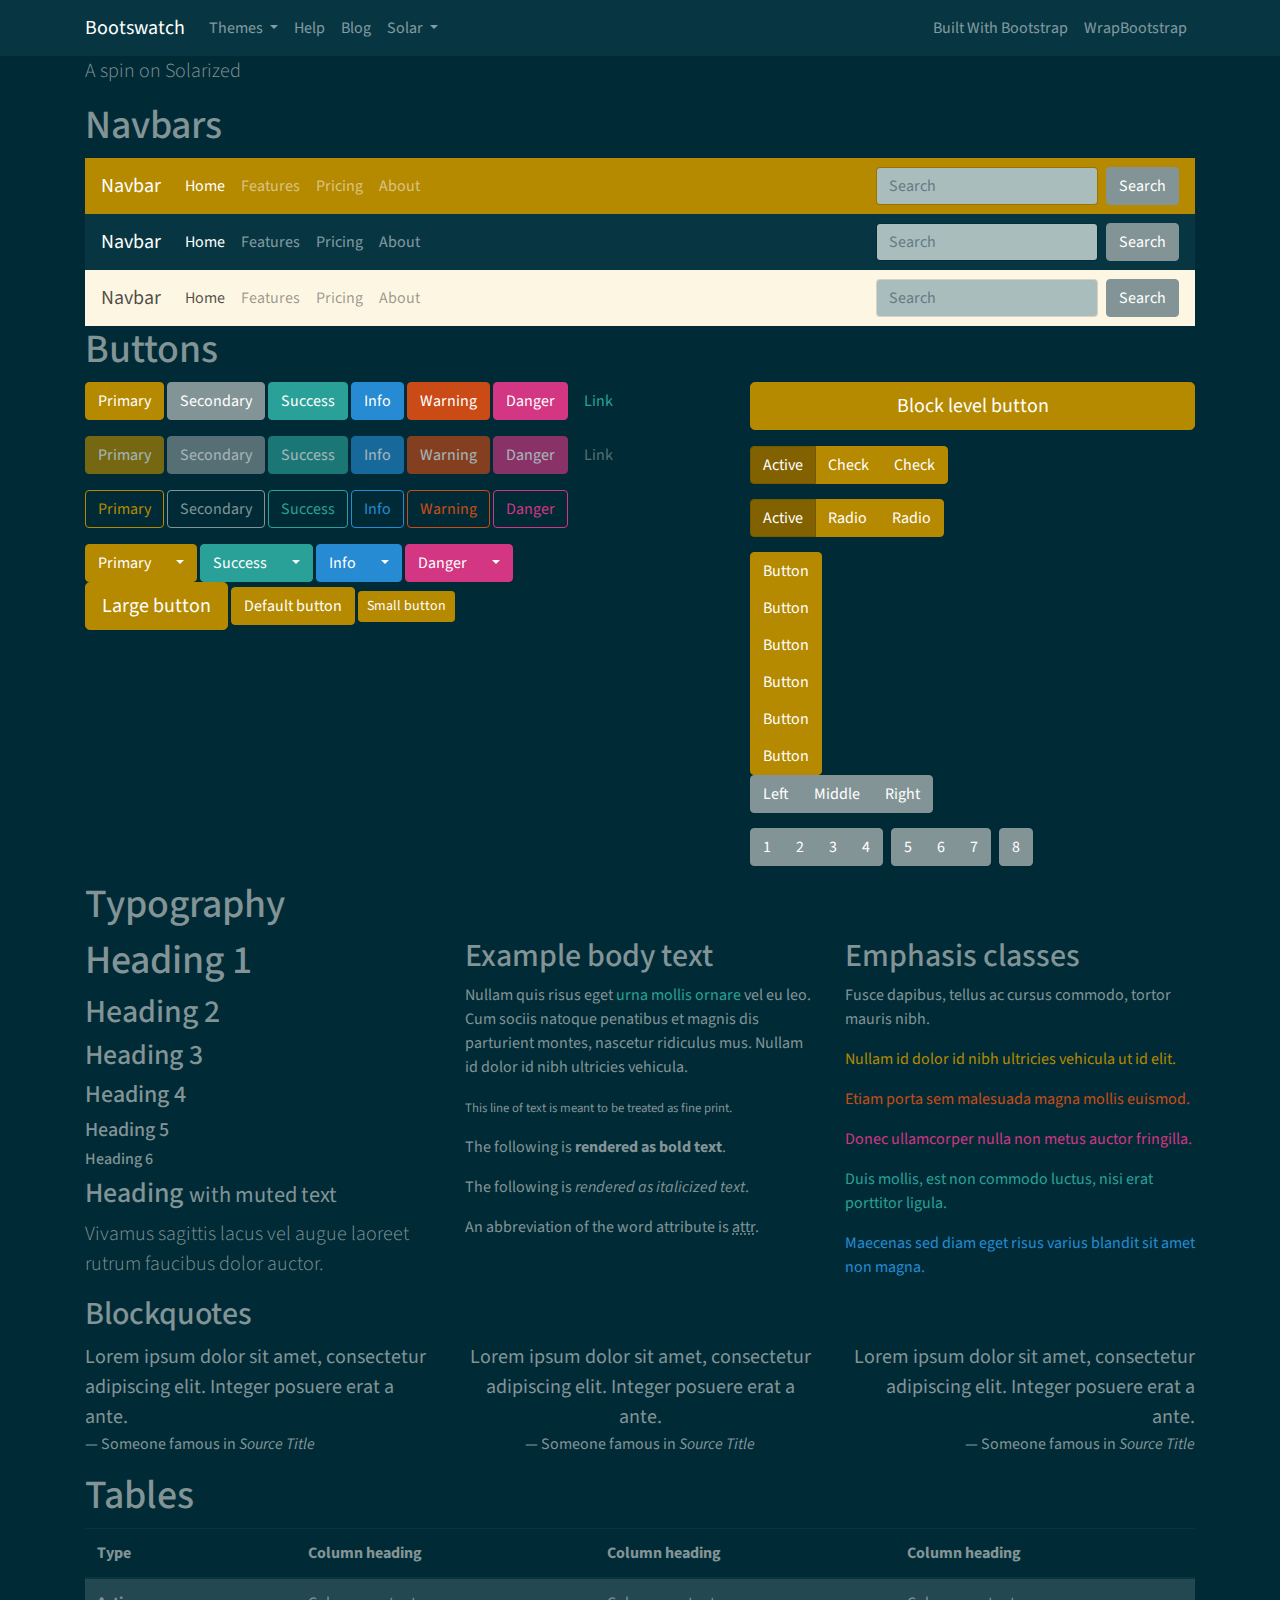
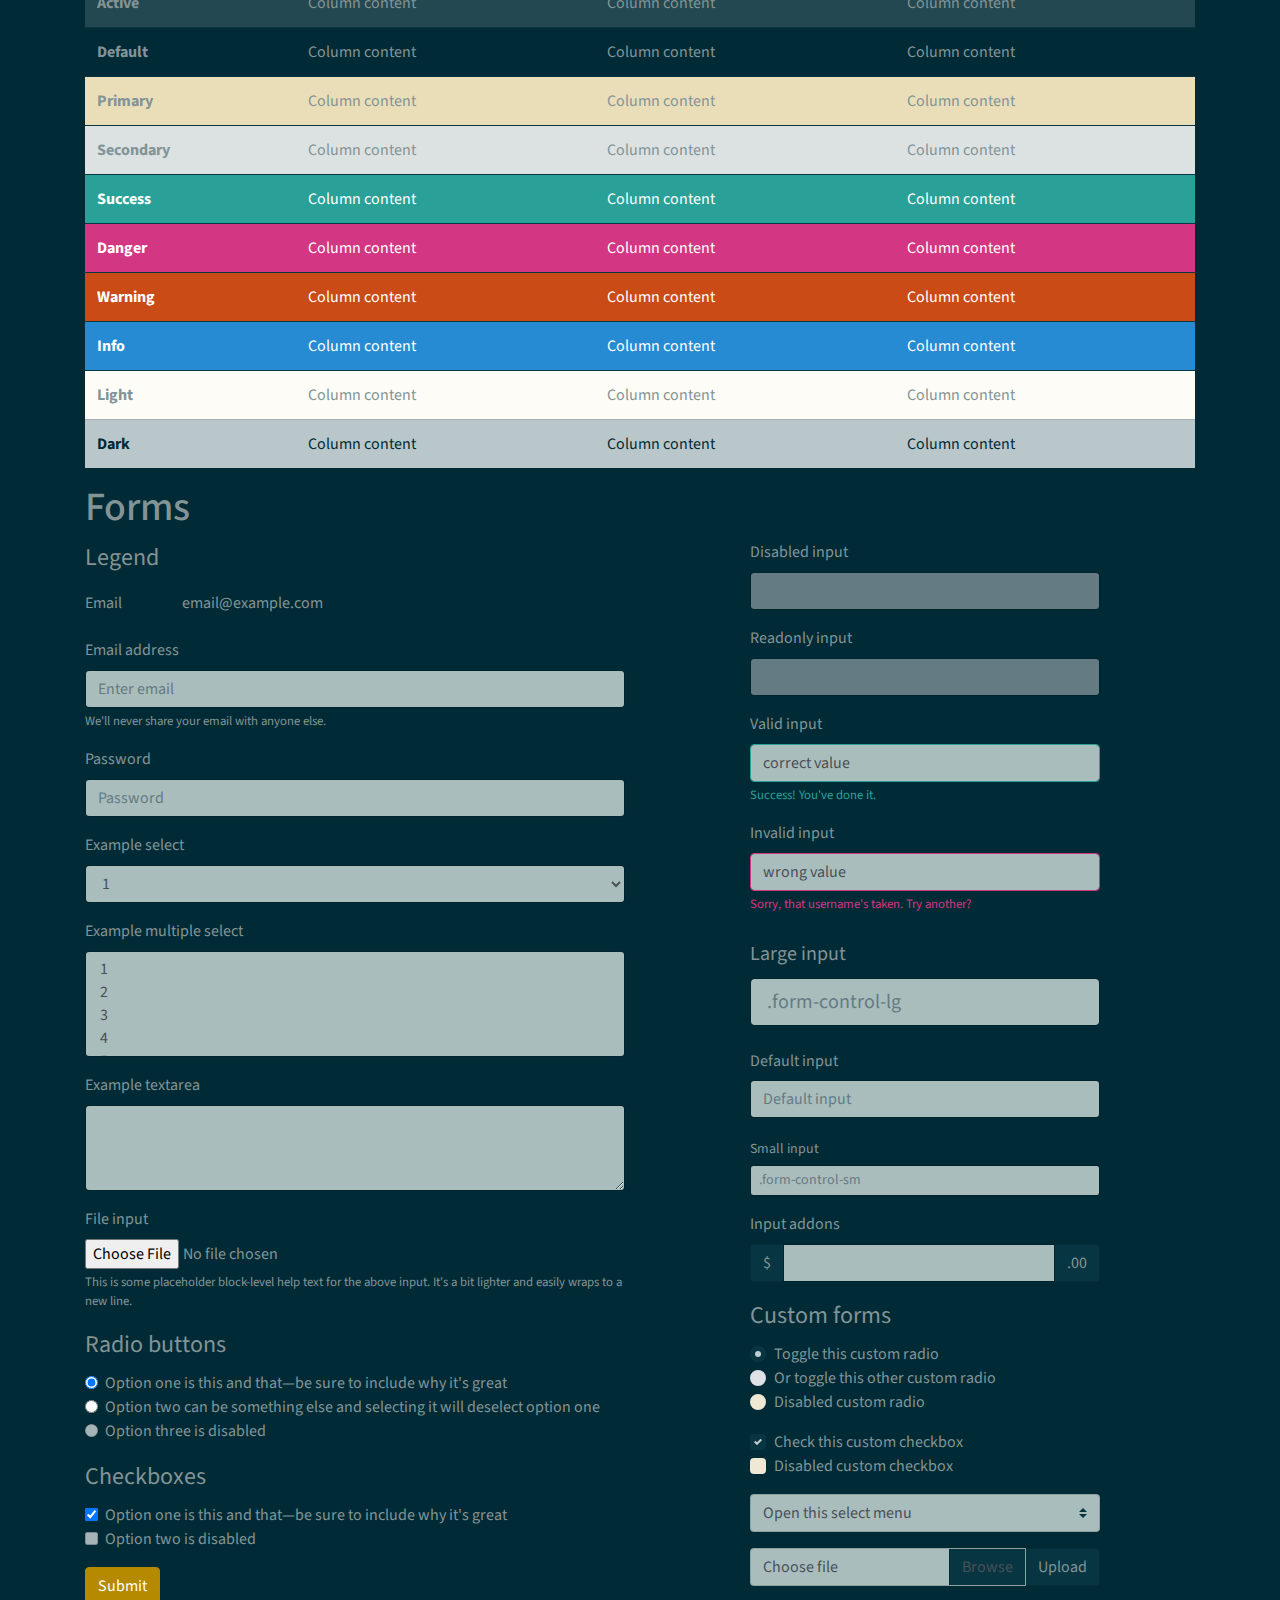
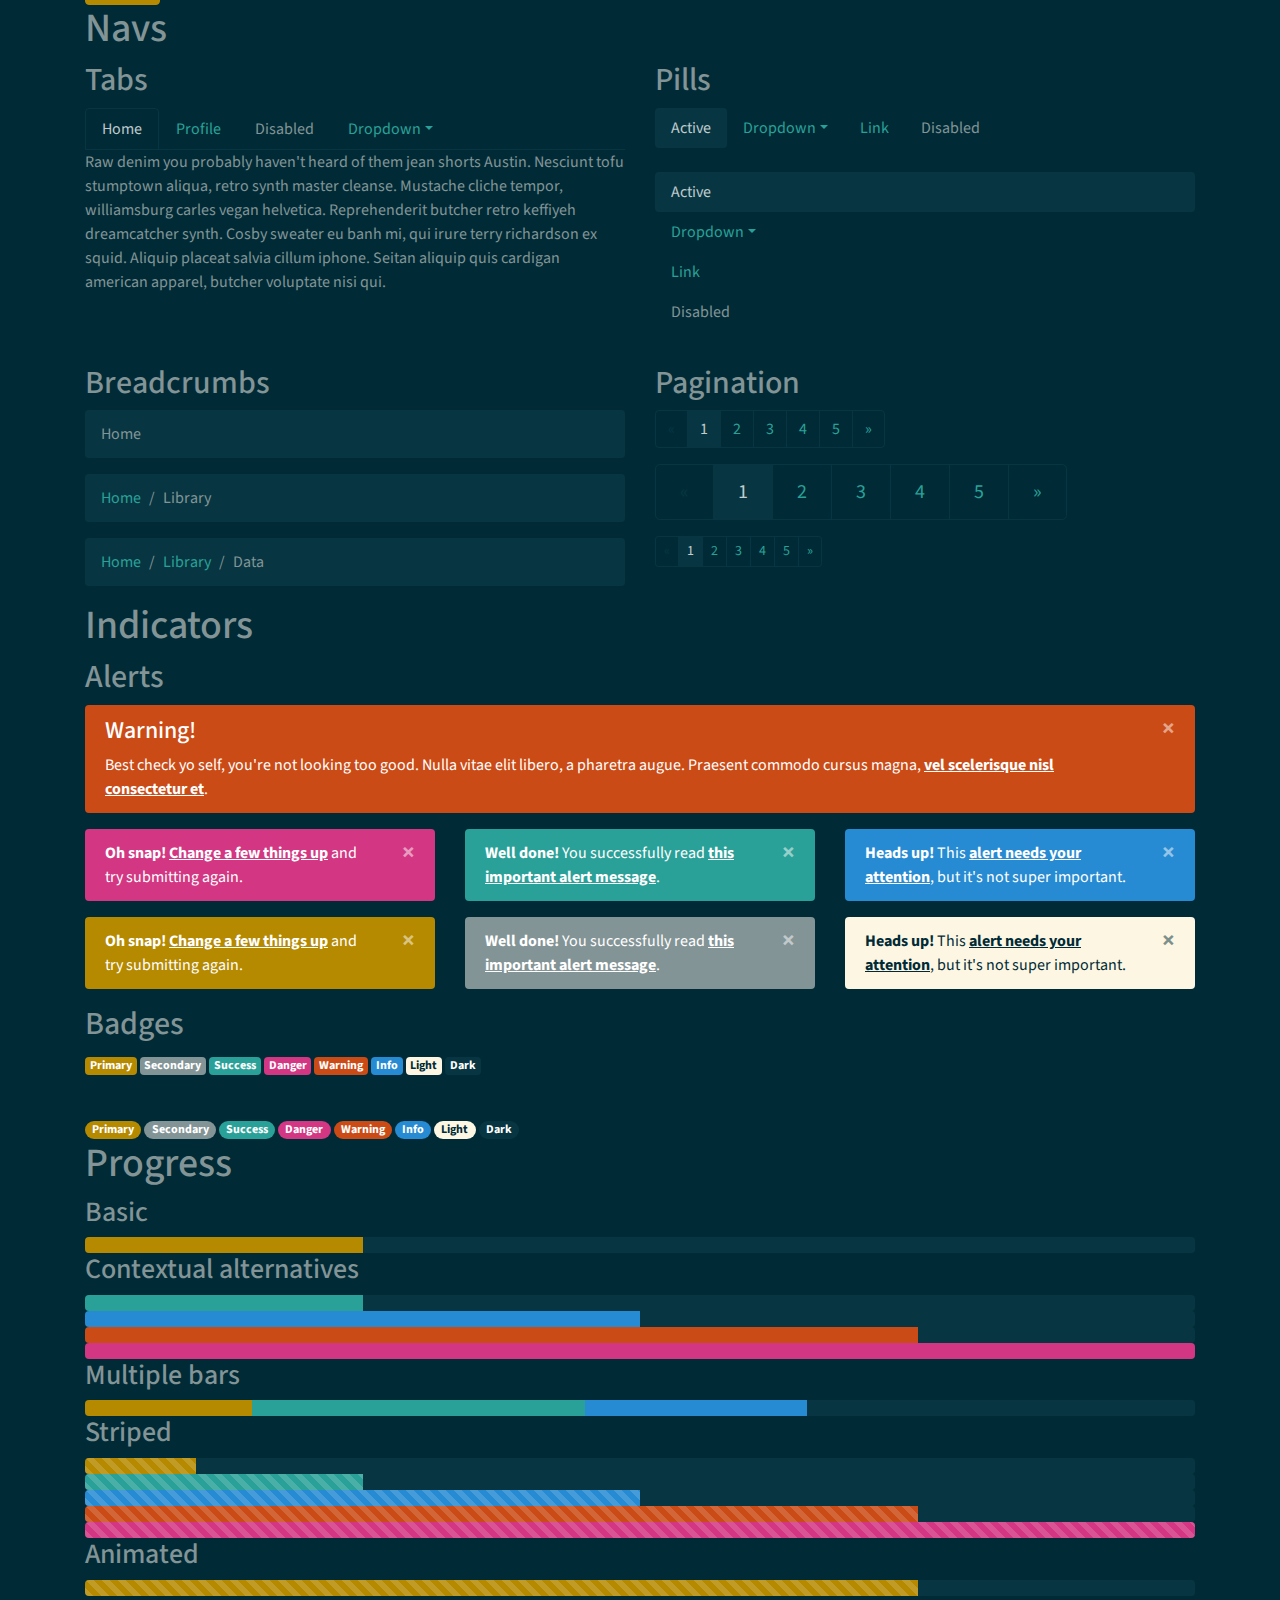
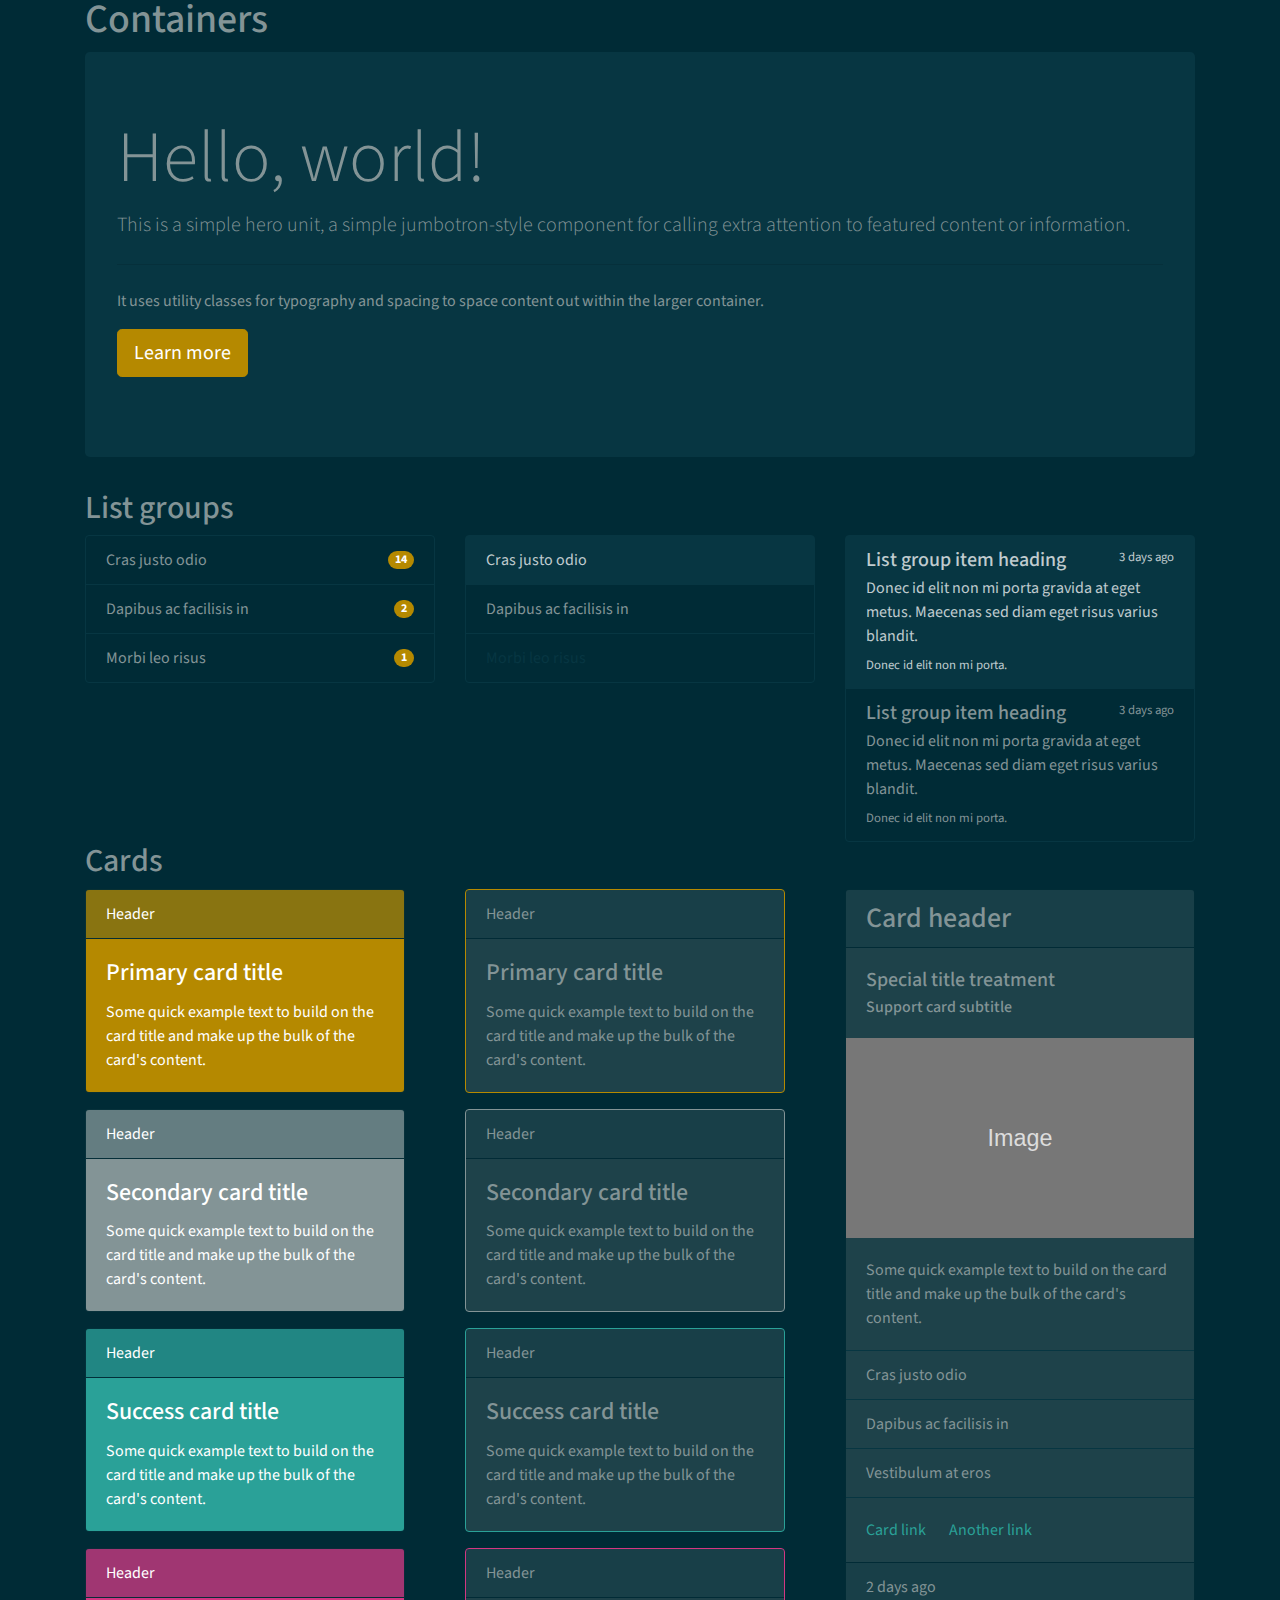
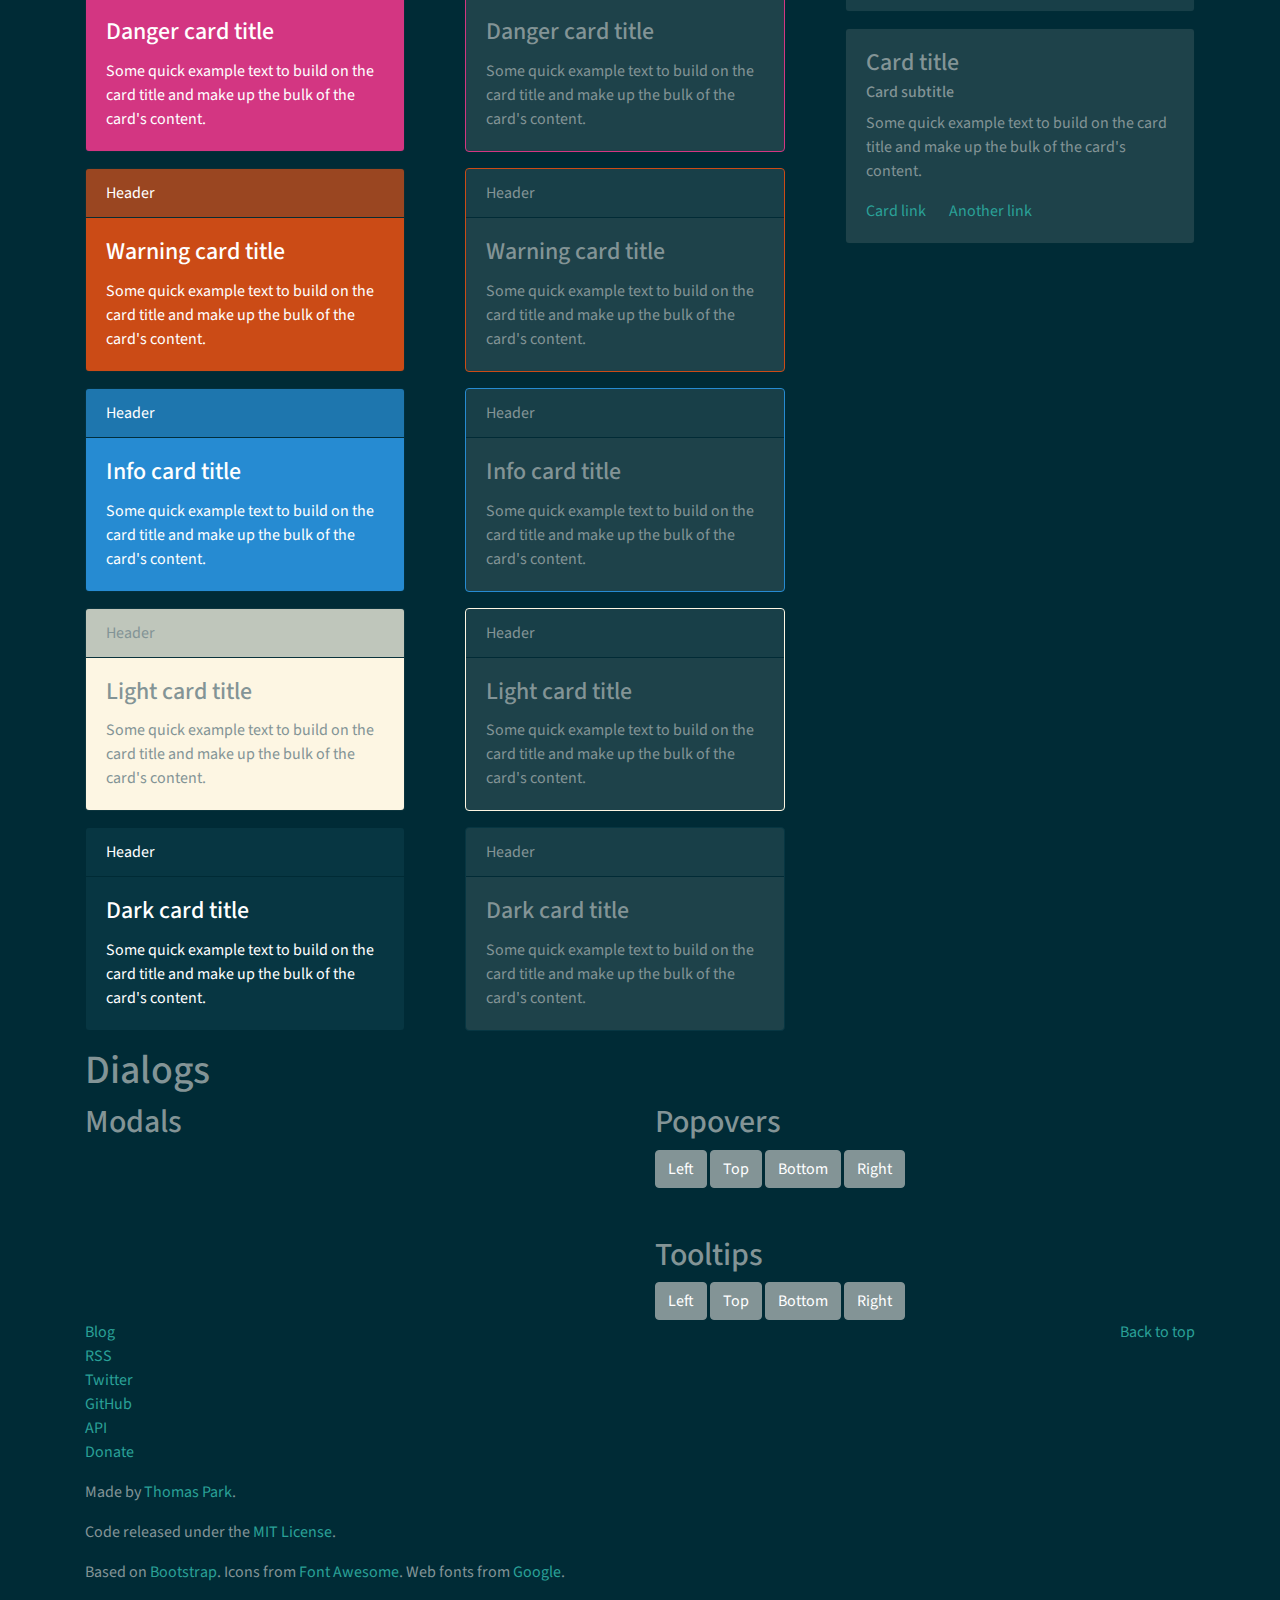
==== commit 773d7f54: "place jumbotron at top of page." ====
--- a/public_html/bootswap_solar_demo.html
+++ b/public_html/bootswap_solar_demo.html
@@ -87,11 +87,6 @@
           <div class="col-lg-8 col-md-7 col-sm-6">
             <h1>Solar</h1>
             <p class="lead">A spin on Solarized</p>
-          </div>
-          <div class="col-lg-4 col-md-5 col-sm-6">
-            <div class="sponsor">
-              <script async="" type="text/javascript" src="Bootswatch_Solar_files/carbon.js" id="_carbonads_js"></script><div id="carbonads"><span><span class="carbon-wrap"><a href="https://srv.carbonads.net/ads/click/x/GTND42QLCWSDL2QIF6A4YKQMCVBI523MCWAIKZ3JCW7DP53MCVBDVKJKC6BI62QNF6BDVK3EHJNCLSIZ?segment=placement:bootswatchcom;" class="carbon-img" target="_blank" rel="noopener"><img src="Bootswatch_Solar_files/1524843443-62664.png" alt="" style="max-width: 130px;" width="130" height="100" border="0"></a><a href="https://srv.carbonads.net/ads/click/x/GTND42QLCWSDL2QIF6A4YKQMCVBI523MCWAIKZ3JCW7DP53MCVBDVKJKC6BI62QNF6BDVK3EHJNCLSIZ?segment=placement:bootswatchcom;" class="carbon-text" target="_blank" rel="noopener">Project tracking, teamwork &amp; client reporting like you've never seen before</a></span><a href="http://carbonads.net/?utm_source=bootswatchcom&amp;utm_medium=ad_via_link&amp;utm_campaign=in_unit&amp;utm_term=carbon" class="carbon-poweredby" target="_blank" rel="noopener">ads via Carbon</a><img src="Bootswatch_Solar_files/B20652854.gif" style="display: none;" width="1" height="1" border="0"></span></div>
-            </div>
           </div>
         </div>
       </div>
